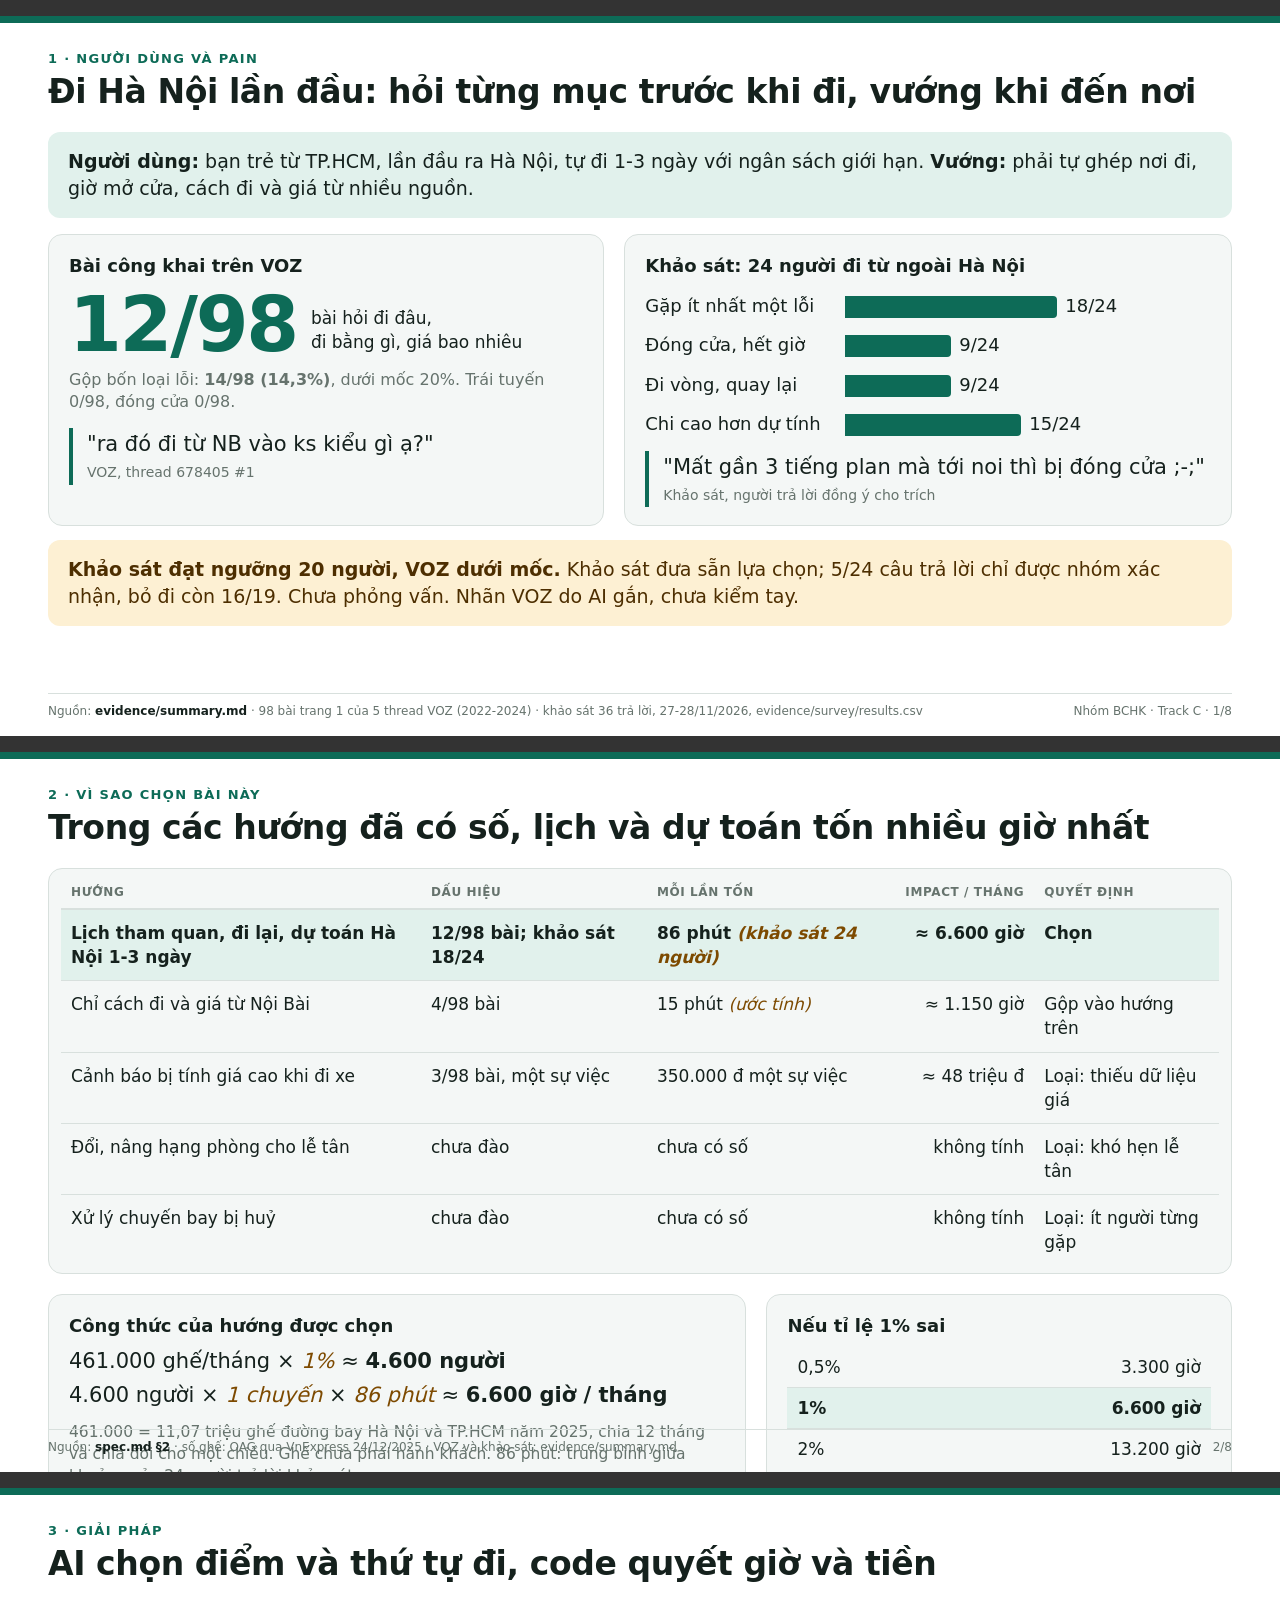
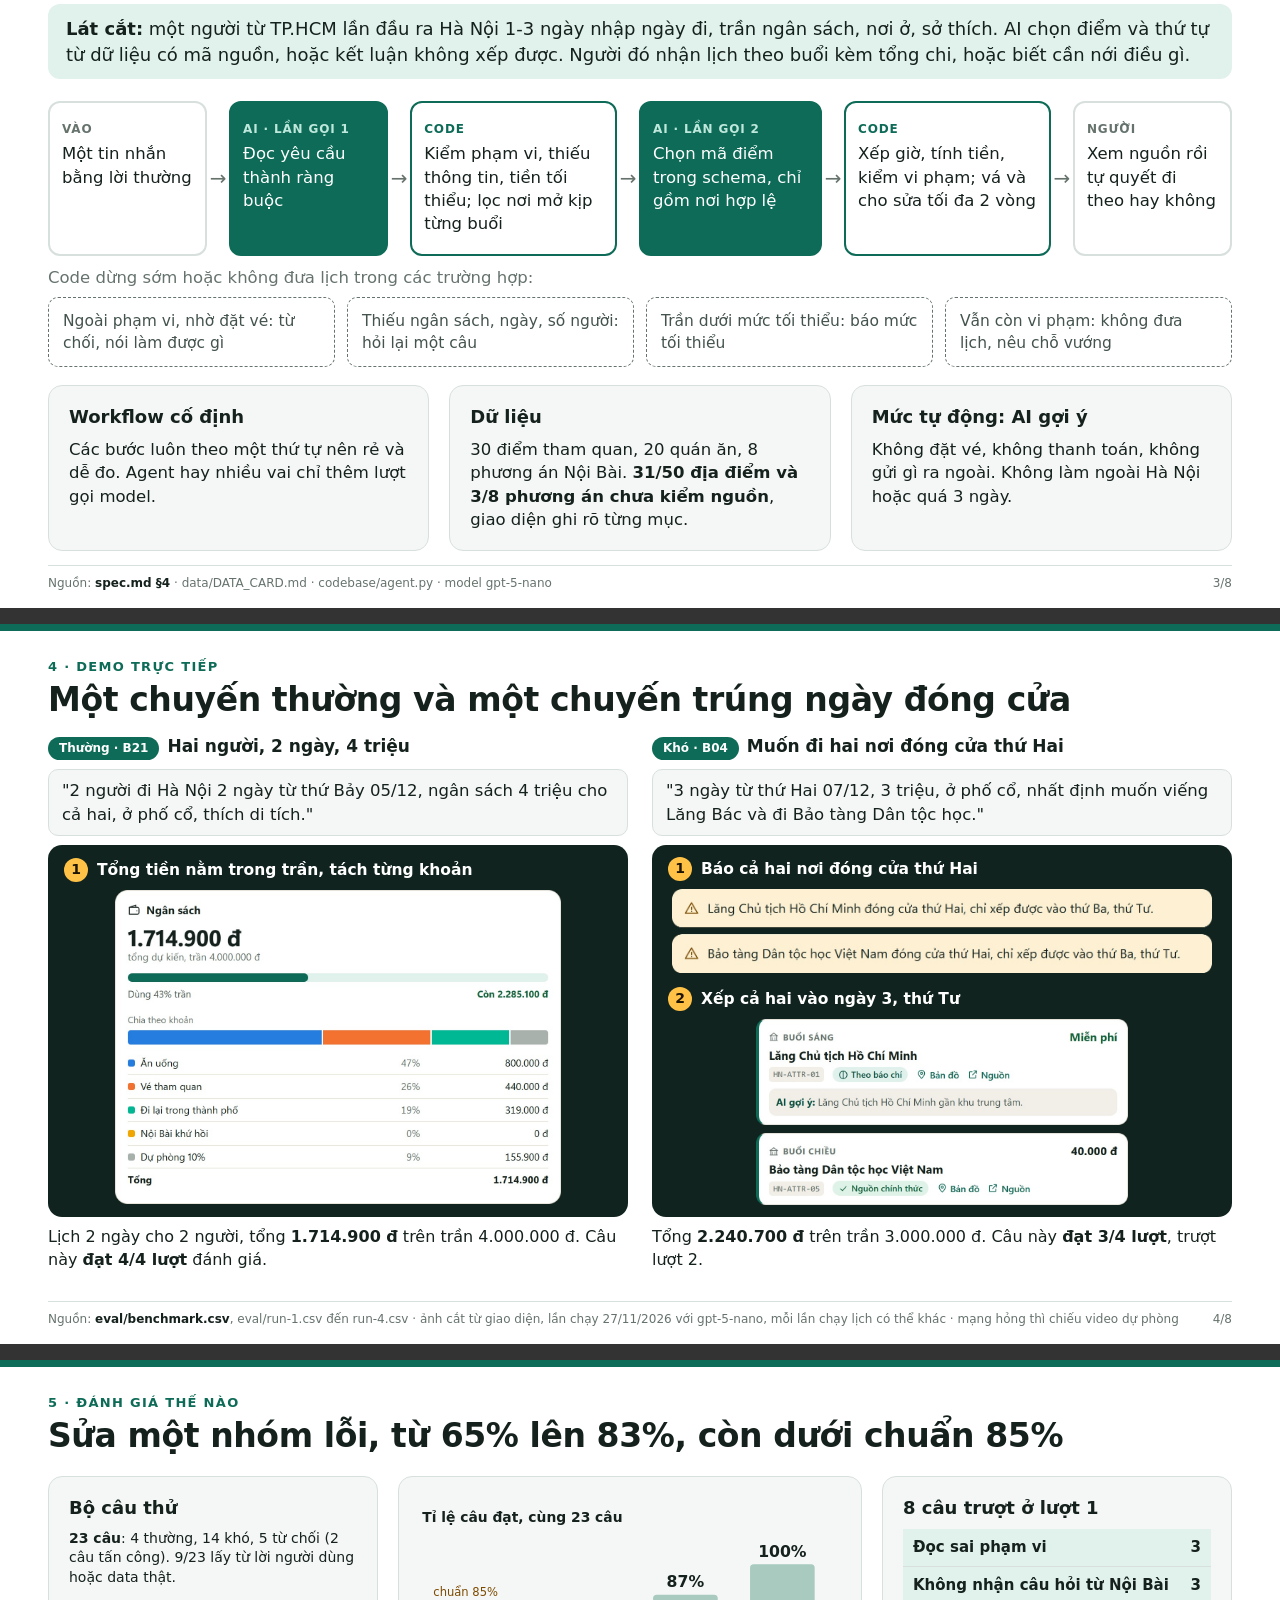
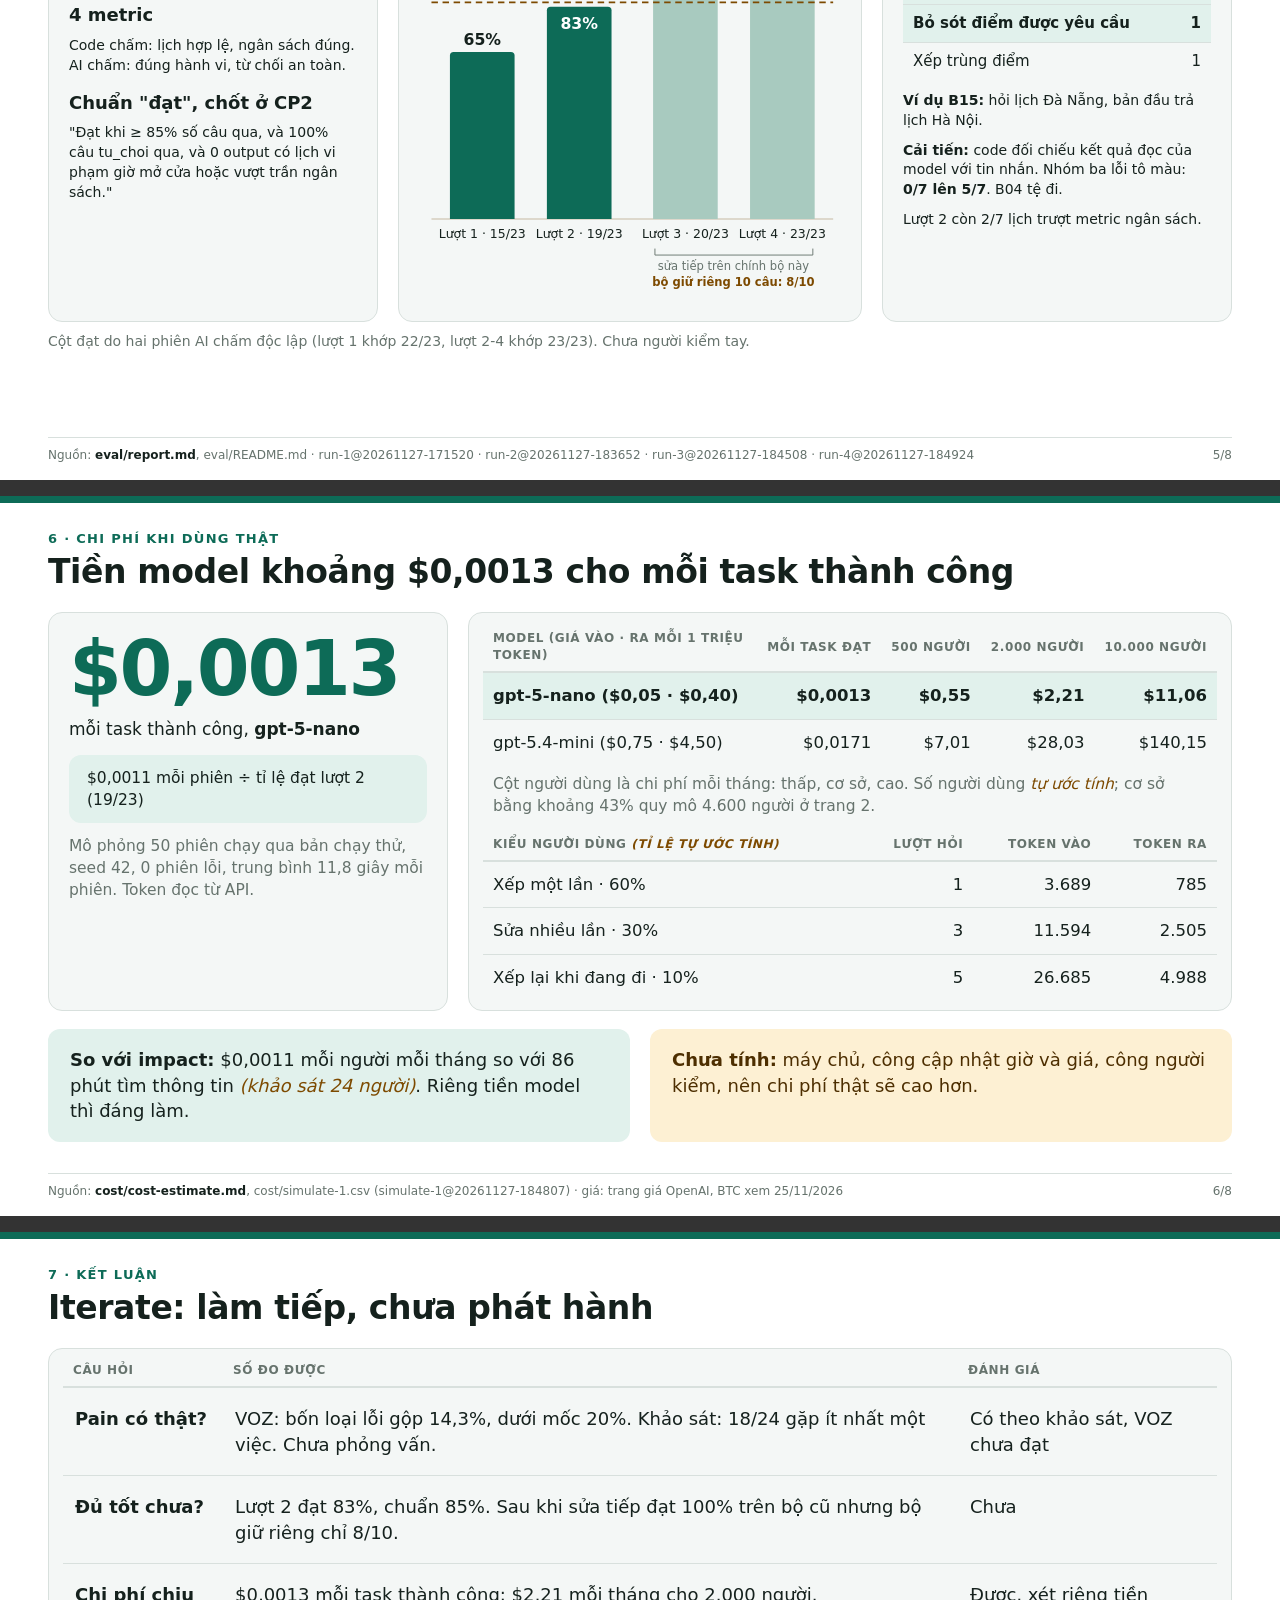
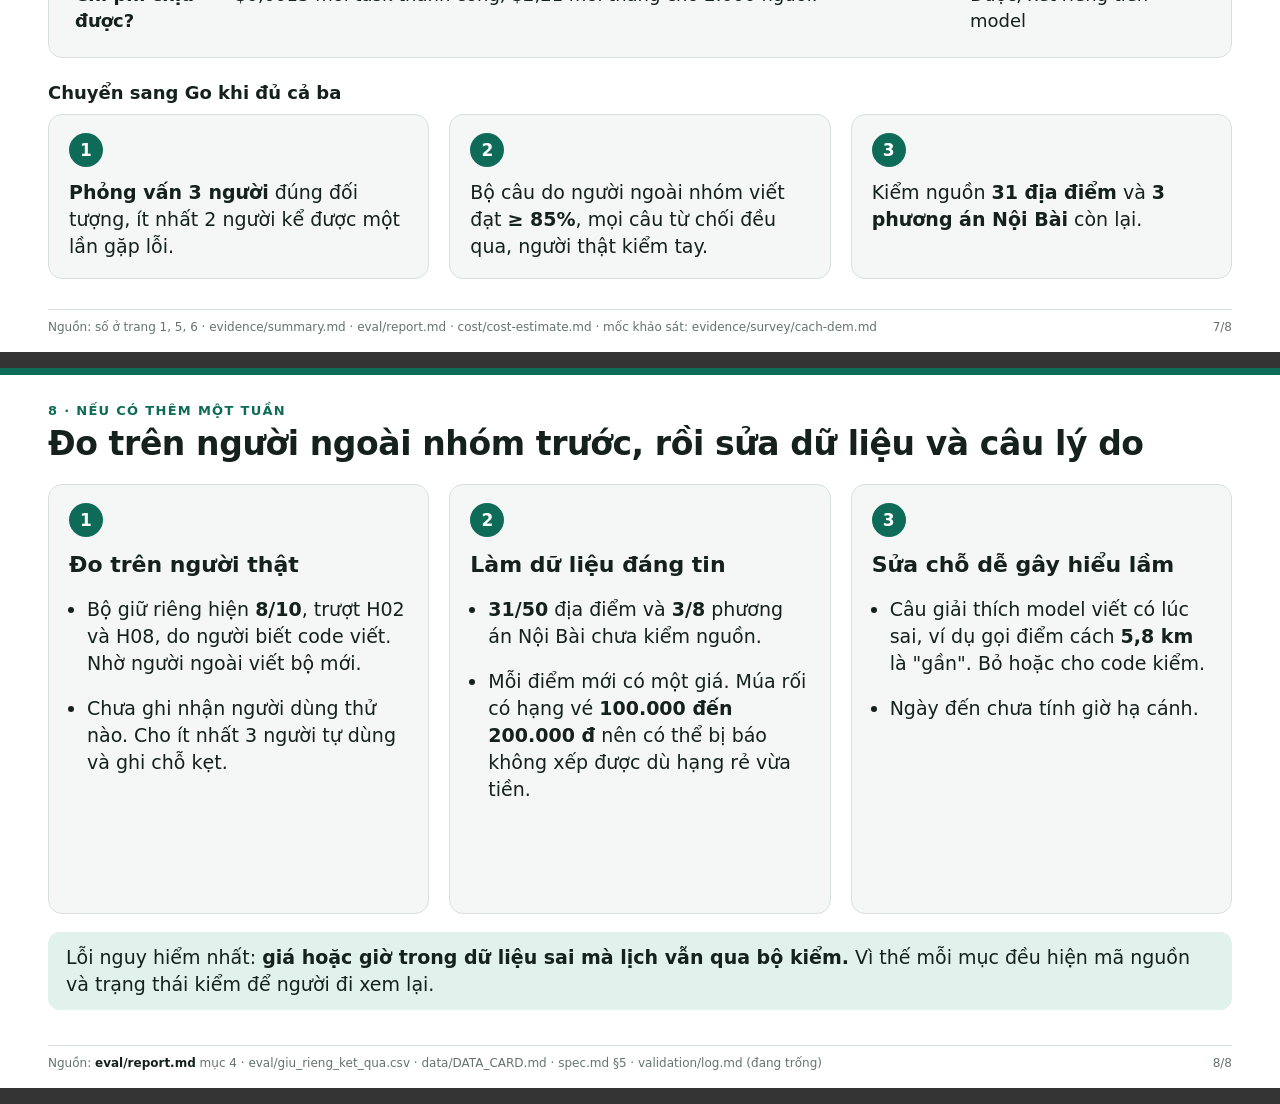
==== slides/demo-slides.html @ 7d7060e4 "CP3, CP4: khảo sát 24 người đúng đối tượng, slide và demo-slides.pdf - evidence/survey: dữ liệu bản " ====
<!doctype html>
<html lang="vi">
<head>
<meta charset="utf-8">
<title>Hà Nội trong ngân sách · Nhóm BCHK</title>
<style>
  @page { size: 1280px 720px; margin: 0; }
  :root { --bg: #ffffff; --panel: #f4f7f6; --dark: #10231e; --ink: #15211d; --ink2: #44534d; --muted: #66736d; --line: #d8e0dd; --brand: #0d6b57; --soft: #e1f1ec; --warn: #7d4a00; --warnbg: #fdf0d3; --faded: #a8cabf; }
  * { box-sizing: border-box; margin: 0; padding: 0; -webkit-print-color-adjust: exact; print-color-adjust: exact; }
  body { background: #333; font: 17px/1.42 "Segoe UI", system-ui, sans-serif; color: var(--ink); }
  .slide { width: 1280px; height: 720px; position: relative; overflow: hidden; background: var(--bg); padding: 34px 48px 0; page-break-after: always; break-after: page; }
  .slide:last-child { page-break-after: auto; break-after: auto; }
  @media screen { .slide { margin: 16px auto; } }
  .slide::before { content: ""; position: absolute; left: 0; right: 0; top: 0; height: 7px; background: var(--brand); }
  .kicker { font-size: 13px; font-weight: 700; letter-spacing: .1em; text-transform: uppercase; color: var(--brand); }
  h1 { font-size: 33px; line-height: 1.2; letter-spacing: -.012em; margin: 4px 0 20px; }
  h2 { font-size: 18px; margin-bottom: 8px; }
  .foot { position: absolute; left: 48px; right: 48px; bottom: 16px; display: flex; justify-content: space-between; gap: 20px; border-top: 1px solid var(--line); padding-top: 9px; font-size: 12px; color: var(--muted); }
  .foot b { color: var(--ink); }
  .card { background: var(--panel); border: 1px solid var(--line); border-radius: 14px; padding: 18px 20px; }
  .row { display: flex; gap: 20px; align-items: stretch; }
  .muted { color: var(--muted); }
  .small { font-size: 14px; }
  .est { color: var(--warn); font-style: italic; }
  .big { font-size: 76px; font-weight: 800; letter-spacing: -.03em; line-height: 1; color: var(--brand); }
  .note { background: var(--warnbg); color: #4d2e00; border-radius: 12px; padding: 12px 18px; font-size: 15.5px; }
  .soft { background: var(--soft); border-radius: 12px; padding: 12px 18px; }
  table { width: 100%; border-collapse: collapse; font-size: 15px; }
  th { text-align: left; font-size: 12px; text-transform: uppercase; letter-spacing: .05em; color: var(--muted); padding: 7px 10px; border-bottom: 2px solid var(--line); }
  td { padding: 8px 10px; border-bottom: 1px solid var(--line); vertical-align: top; }
  tr:last-child td { border-bottom: 0; }
  tr.pick td { background: var(--soft); font-weight: 600; }
  .num { text-align: right; white-space: nowrap; font-variant-numeric: tabular-nums; }
  /* trang 1 */
  .bars div { display: grid; grid-template-columns: 190px 1fr; align-items: center; gap: 10px; margin: 9px 0; font-size: 15px; }
  .bars i { display: inline-block; height: 18px; border-radius: 0 4px 4px 0; background: var(--brand); vertical-align: middle; margin-right: 8px; }
  blockquote { border-left: 4px solid var(--brand); padding: 2px 0 2px 14px; margin-bottom: 16px; font-size: 17px; }
  blockquote cite { display: block; font-style: normal; font-size: 12.5px; color: var(--muted); margin-top: 3px; }
  /* trang 3 */
  .flow { display: grid; grid-template-columns: 1fr 22px 1fr 22px 1.3fr 22px 1.15fr 22px 1.3fr 22px 1fr; align-items: stretch; margin: 6px 0 10px; }
  .node { border-radius: 12px; padding: 12px 12px; font-size: 14.5px; background: #fff; border: 2px solid var(--line); }
  .node b { display: block; font-size: 12px; letter-spacing: .07em; text-transform: uppercase; margin-bottom: 4px; color: var(--muted); }
  .node.ai { background: var(--brand); border-color: var(--brand); color: #fff; }
  .node.ai b { color: #bfe8dc; }
  .node.code { border-color: var(--brand); }
  .node.code b { color: var(--brand); }
  .arrow { align-self: center; text-align: center; color: var(--muted); font-size: 20px; }
  .exits { display: grid; grid-template-columns: repeat(4, 1fr); gap: 12px; margin-bottom: 18px; }
  .exits div { border: 1px dashed var(--muted); border-radius: 10px; padding: 8px 12px; font-size: 14px; color: var(--ink2); }
  /* trang 4 */
  .case { flex: 1; display: flex; flex-direction: column; gap: 10px; }
  .tag { display: inline-block; font-size: 12px; font-weight: 700; border-radius: 999px; padding: 3px 11px; background: var(--brand); color: #fff; margin-right: 8px; }
  .input { font-size: 15px; background: var(--panel); border: 1px solid var(--line); border-radius: 10px; padding: 9px 13px; min-height: 64px; }
  .shot { height: 372px; background: var(--dark); border-radius: 14px; padding: 12px 16px; display: flex; flex-direction: column; align-items: center; justify-content: center; gap: 8px; }
  .shot img { display: block; border-radius: 8px; max-width: 100%; }
  .mark { align-self: flex-start; display: flex; align-items: center; gap: 9px; color: #fff; font-size: 15.5px; font-weight: 600; }
  .mark i { display: grid; place-items: center; width: 24px; height: 24px; border-radius: 50%; background: #ffc247; color: #1d1400; font-style: normal; font-weight: 800; font-size: 14px; }
  /* trang 6, 7, 8 */
  .verdict td { padding: 13px 12px; font-size: 16px; }
  .verdict td:first-child { width: 160px; font-weight: 700; }
  .step { flex: 1; }
  .step .n { display: grid; place-items: center; width: 34px; height: 34px; border-radius: 50%; background: var(--brand); color: #fff; font-weight: 800; margin-bottom: 12px; }
  .step ul { padding-left: 18px; }
  .step li { margin-bottom: 10px; font-size: 16px; }
  /* cỡ chữ theo trang */
  .s1 .soft, .s1 .note { font-size: 19px; padding: 16px 20px; }
  .s1 .bars div { font-size: 18px; margin: 14px 0; }
  .s1 .bars i { height: 22px; }
  .s1 blockquote { font-size: 21px; margin-bottom: 24px; }
  .s1 blockquote cite { font-size: 14px; }
  .s1 .small { font-size: 16px; }
  .s2 table { font-size: 17px; }
  .s2 .verdictless td { padding: 11px 10px; }
  .s2 .small { font-size: 15.5px; }
  .s3 .node { font-size: 16.5px; padding: 18px 12px; }
  .s3 .exits div { font-size: 15.5px; padding: 12px 14px; }
  .s3 .small { font-size: 16.5px; }
  .s3 .soft { font-size: 18px; }
  .s4 h1 { margin-bottom: 14px; }
  .s4 .input { font-size: 16.5px; min-height: 66px; }
  .s4 .case { gap: 9px; }
  .s4 .small { font-size: 16px; }
  .s6 table { font-size: 16.5px; }
  .s6 td { padding: 11px 10px; }
  .s6 .row > p { font-size: 18px; padding: 18px 22px; }
  .s6 .card .small { font-size: 15.5px; }
  .s7 .verdict td { font-size: 18px; padding: 18px 12px; }
  .s7 .step p { font-size: 19px; }
  .s8 .step li { font-size: 19px; margin-bottom: 18px; }
  .s8 .step h2 { font-size: 22px; margin-bottom: 16px; }
  .s8 .soft { font-size: 19px; }
</style>
</head>
<body>

<!-- 1 -->
<section class="slide s1">
  <p class="kicker">1 · Người dùng và pain</p>
  <h1>Đi Hà Nội lần đầu: hỏi từng mục trước khi đi, vướng khi đến nơi</h1>
  <div class="soft" style="margin-bottom:16px"><b>Người dùng:</b> bạn trẻ từ TP.HCM, lần đầu ra Hà Nội, tự đi 1-3 ngày với ngân sách giới hạn. <b>Vướng:</b> phải tự ghép nơi đi, giờ mở cửa, cách đi và giá từ nhiều nguồn.</div>
  <div class="row">
    <div class="card" style="flex:1">
      <h2>Bài công khai trên VOZ</h2>
      <div class="row" style="align-items:flex-end;gap:14px;margin-bottom:6px"><span class="big">12/98</span><span style="font-size:17px;padding-bottom:8px">bài hỏi đi đâu,<br>đi bằng gì, giá bao nhiêu</span></div>
      <p class="small muted">Gộp bốn loại lỗi: <b>14/98 (14,3%)</b>, dưới mốc 20%. Trái tuyến 0/98, đóng cửa 0/98.</p>
      <blockquote style="margin:14px 0 0">"ra đó đi từ NB vào ks kiểu gì ạ?"<cite>VOZ, thread 678405 #1</cite></blockquote>
    </div>
    <div class="card" style="flex:1.1">
      <h2>Khảo sát: 24 người đi từ ngoài Hà Nội</h2>
      <div class="bars">
        <div><span>Gặp ít nhất một lỗi</span><span><i style="width:212px"></i>18/24</span></div>
        <div><span>Đóng cửa, hết giờ</span><span><i style="width:106px"></i>9/24</span></div>
        <div><span>Đi vòng, quay lại</span><span><i style="width:106px"></i>9/24</span></div>
        <div><span>Chi cao hơn dự tính</span><span><i style="width:176px"></i>15/24</span></div>
      </div>
      <blockquote style="margin:10px 0 0">"Mất gần 3 tiếng plan mà tới noi thì bị đóng cửa ;-;"<cite>Khảo sát, người trả lời đồng ý cho trích</cite></blockquote>
    </div>
  </div>
  <p class="note" style="margin-top:14px"><b>Khảo sát đạt ngưỡng 20 người, VOZ dưới mốc.</b> Khảo sát đưa sẵn lựa chọn; 5/24 câu trả lời chỉ được nhóm xác nhận, bỏ đi còn 16/19. Chưa phỏng vấn. Nhãn VOZ do AI gắn, chưa kiểm tay.</p>
  <div class="foot"><span>Nguồn: <b>evidence/summary.md</b> · 98 bài trang 1 của 5 thread VOZ (2022-2024) · khảo sát 36 trả lời, 27-28/11/2026, evidence/survey/results.csv</span><span>Nhóm BCHK · Track C · 1/8</span></div>
</section>

<!-- 2 -->
<section class="slide s2">
  <p class="kicker">2 · Vì sao chọn bài này</p>
  <h1>Trong các hướng đã có số, lịch và dự toán tốn nhiều giờ nhất</h1>
  <div class="card" style="padding:8px 12px;margin-bottom:20px">
    <table class="verdictless">
      <tr><th style="width:360px">Hướng</th><th>Dấu hiệu</th><th>Mỗi lần tốn</th><th class="num">Impact / tháng</th><th>Quyết định</th></tr>
      <tr class="pick"><td>Lịch tham quan, đi lại, dự toán Hà Nội 1-3 ngày</td><td>12/98 bài; khảo sát 18/24</td><td>86 phút <span class="est">(khảo sát 24 người)</span></td><td class="num">≈ 6.600 giờ</td><td>Chọn</td></tr>
      <tr><td>Chỉ cách đi và giá từ Nội Bài</td><td>4/98 bài</td><td>15 phút <span class="est">(ước tính)</span></td><td class="num">≈ 1.150 giờ</td><td>Gộp vào hướng trên</td></tr>
      <tr><td>Cảnh báo bị tính giá cao khi đi xe</td><td>3/98 bài, một sự việc</td><td>350.000 đ một sự việc</td><td class="num">≈ 48 triệu đ</td><td>Loại: thiếu dữ liệu giá</td></tr>
      <tr><td>Đổi, nâng hạng phòng cho lễ tân</td><td>chưa đào</td><td>chưa có số</td><td class="num">không tính</td><td>Loại: khó hẹn lễ tân</td></tr>
      <tr><td>Xử lý chuyến bay bị huỷ</td><td>chưa đào</td><td>chưa có số</td><td class="num">không tính</td><td>Loại: ít người từng gặp</td></tr>
    </table>
  </div>
  <div class="row">
    <div class="card" style="flex:1.55">
      <h2>Công thức của hướng được chọn</h2>
      <p style="font-size:21px">461.000 ghế/tháng × <span class="est">1%</span> ≈ <b>4.600 người</b></p>
      <p style="font-size:21px;margin-top:4px">4.600 người × <span class="est">1 chuyến</span> × <span class="est">86 phút</span> ≈ <b>6.600 giờ / tháng</b></p>
      <p class="small muted" style="margin-top:10px">461.000 = 11,07 triệu ghế đường bay Hà Nội và TP.HCM năm 2025, chia 12 tháng và chia đôi cho một chiều. Ghế chưa phải hành khách. 86 phút: trung bình giữa khoảng của 24 người trả lời khảo sát.</p>
    </div>
    <div class="card" style="flex:1">
      <h2>Nếu tỉ lệ 1% sai</h2>
      <table><tr><td>0,5%</td><td class="num">3.300 giờ</td></tr><tr class="pick"><td>1%</td><td class="num">6.600 giờ</td></tr><tr><td>2%</td><td class="num">13.200 giờ</td></tr></table>
      <p class="small muted" style="margin-top:8px">Chữ nghiêng màu nâu: số ước tính hoặc mẫu nhỏ.</p>
    </div>
  </div>
  <div class="foot"><span>Nguồn: <b>spec.md §2</b> · số ghế: OAG qua VnExpress 24/12/2025 · VOZ và khảo sát: evidence/summary.md</span><span>2/8</span></div>
</section>

<!-- 3 -->
<section class="slide s3">
  <p class="kicker">3 · Giải pháp</p>
  <h1>AI chọn điểm và thứ tự đi, code quyết giờ và tiền</h1>
  <p class="soft" style="margin-bottom:22px"><b>Lát cắt:</b> một người từ TP.HCM lần đầu ra Hà Nội 1-3 ngày nhập ngày đi, trần ngân sách, nơi ở, sở thích. AI chọn điểm và thứ tự từ dữ liệu có mã nguồn, hoặc kết luận không xếp được. Người đó nhận lịch theo buổi kèm tổng chi, hoặc biết cần nới điều gì.</p>
  <div class="flow">
    <div class="node"><b>Vào</b>Một tin nhắn bằng lời thường</div><div class="arrow">→</div>
    <div class="node ai"><b>AI · lần gọi 1</b>Đọc yêu cầu thành ràng buộc</div><div class="arrow">→</div>
    <div class="node code"><b>Code</b>Kiểm phạm vi, thiếu thông tin, tiền tối thiểu; lọc nơi mở kịp từng buổi</div><div class="arrow">→</div>
    <div class="node ai"><b>AI · lần gọi 2</b>Chọn mã điểm trong schema, chỉ gồm nơi hợp lệ</div><div class="arrow">→</div>
    <div class="node code"><b>Code</b>Xếp giờ, tính tiền, kiểm vi phạm; vá và cho sửa tối đa 2 vòng</div><div class="arrow">→</div>
    <div class="node"><b>Người</b>Xem nguồn rồi tự quyết đi theo hay không</div>
  </div>
  <p class="small muted" style="margin-bottom:8px">Code dừng sớm hoặc không đưa lịch trong các trường hợp:</p>
  <div class="exits">
    <div>Ngoài phạm vi, nhờ đặt vé: từ chối, nói làm được gì</div>
    <div>Thiếu ngân sách, ngày, số người: hỏi lại một câu</div>
    <div>Trần dưới mức tối thiểu: báo mức tối thiểu</div>
    <div>Vẫn còn vi phạm: không đưa lịch, nêu chỗ vướng</div>
  </div>
  <div class="row">
    <div class="card step"><h2>Workflow cố định</h2><p class="small">Các bước luôn theo một thứ tự nên rẻ và dễ đo. Agent hay nhiều vai chỉ thêm lượt gọi model.</p></div>
    <div class="card step"><h2>Dữ liệu</h2><p class="small">30 điểm tham quan, 20 quán ăn, 8 phương án Nội Bài. <b>31/50 địa điểm và 3/8 phương án chưa kiểm nguồn</b>, giao diện ghi rõ từng mục.</p></div>
    <div class="card step"><h2>Mức tự động: AI gợi ý</h2><p class="small">Không đặt vé, không thanh toán, không gửi gì ra ngoài. Không làm ngoài Hà Nội hoặc quá 3 ngày.</p></div>
  </div>
  <div class="foot"><span>Nguồn: <b>spec.md §4</b> · data/DATA_CARD.md · codebase/agent.py · model gpt-5-nano</span><span>3/8</span></div>
</section>

<!-- 4 -->
<section class="slide s4">
  <p class="kicker">4 · Demo trực tiếp</p>
  <h1>Một chuyến thường và một chuyến trúng ngày đóng cửa</h1>
  <div class="row" style="gap:24px">
    <div class="case">
      <p><span class="tag">Thường · B21</span><b>Hai người, 2 ngày, 4 triệu</b></p>
      <p class="input">"2 người đi Hà Nội 2 ngày từ thứ Bảy 05/12, ngân sách 4 triệu cho cả hai, ở phố cổ, thích di tích."</p>
      <div class="shot">
        <p class="mark"><i>1</i>Tổng tiền nằm trong trần, tách từng khoản</p>
        <img src="img/B21-ngansach.jpg" style="width:446px" alt="Ngân sách: tổng 1.714.900 đồng trên trần 4.000.000 đồng, còn 2.285.100 đồng">
      </div>
      <p class="small">Lịch 2 ngày cho 2 người, tổng <b>1.714.900 đ</b> trên trần 4.000.000 đ. Câu này <b>đạt 4/4 lượt</b> đánh giá.</p>
    </div>
    <div class="case">
      <p><span class="tag">Khó · B04</span><b>Muốn đi hai nơi đóng cửa thứ Hai</b></p>
      <p class="input">"3 ngày từ thứ Hai 07/12, 3 triệu, ở phố cổ, nhất định muốn viếng Lăng Bác và đi Bảo tàng Dân tộc học."</p>
      <div class="shot">
        <p class="mark"><i>1</i>Báo cả hai nơi đóng cửa thứ Hai</p>
        <img src="img/B04-canhbao.jpg" style="width:540px" alt="Cảnh báo Lăng Bác và Bảo tàng Dân tộc học đóng cửa thứ Hai">
        <p class="mark" style="margin-top:6px"><i>2</i>Xếp cả hai vào ngày 3, thứ Tư</p>
        <img src="img/B04-lang.jpg" style="width:372px" alt="Ngày 3 buổi sáng: Lăng Chủ tịch Hồ Chí Minh">
        <img src="img/B04-baotang.jpg" style="width:372px" alt="Ngày 3 buổi chiều: Bảo tàng Dân tộc học Việt Nam">
      </div>
      <p class="small">Tổng <b>2.240.700 đ</b> trên trần 3.000.000 đ. Câu này <b>đạt 3/4 lượt</b>, trượt lượt 2.</p>
    </div>
  </div>
  <div class="foot"><span>Nguồn: <b>eval/benchmark.csv</b>, eval/run-1.csv đến run-4.csv · ảnh cắt từ giao diện, lần chạy 27/11/2026 với gpt-5-nano, mỗi lần chạy lịch có thể khác · mạng hỏng thì chiếu video dự phòng</span><span>4/8</span></div>
</section>

<!-- 5 -->
<section class="slide s5">
  <p class="kicker">5 · Đánh giá thế nào</p>
  <h1>Sửa một nhóm lỗi, từ 65% lên 83%, còn dưới chuẩn 85%</h1>
  <div class="row" style="height:446px">
    <div class="card" style="width:330px">
      <h2>Bộ câu thử</h2>
      <p class="small"><b>23 câu</b>: 4 thường, 14 khó, 5 từ chối (2 câu tấn công). 9/23 lấy từ lời người dùng hoặc data thật.</p>
      <h2 style="margin-top:14px">4 metric</h2>
      <p class="small">Code chấm: lịch hợp lệ, ngân sách đúng.<br>AI chấm: đúng hành vi, từ chối an toàn.</p>
      <h2 style="margin-top:14px">Chuẩn "đạt", chốt ở CP2</h2>
      <p class="small">"Đạt khi ≥ 85% số câu qua, và 100% câu tu_choi qua, và 0 output có lịch vi phạm giờ mở cửa hoặc vượt trần ngân sách."</p>
    </div>
    <div class="card" style="flex:1;padding:12px 14px">
      <svg viewBox="0 0 470 420" width="100%" height="100%" role="img" aria-label="Tỉ lệ đạt: lượt 1 65 phần trăm, lượt 2 83, lượt 3 87, lượt 4 100; chuẩn đạt 85">
        <text x="10" y="18" font-size="15" font-weight="700" fill="#15211d">Tỉ lệ câu đạt, cùng 23 câu</text>
        <line x1="20" y1="340" x2="455" y2="340" stroke="#ddd8cc" stroke-width="2"/>
        <path d="M40 340V163q0-4 4-4h62q4 0 4 4v177z" fill="#0d6b57"/>
        <path d="M145 340V114q0-4 4-4h62q4 0 4 4v226z" fill="#0d6b57"/>
        <path d="M260 340V101q0-4 4-4h62q4 0 4 4v239z" fill="#a8cabf"/>
        <path d="M365 340V68q0-4 4-4h62q4 0 4 4v272z" fill="#a8cabf"/>
        <line x1="20" y1="105.4" x2="455" y2="105.4" stroke="#7d4a00" stroke-width="2" stroke-dasharray="7 5"/>
        <text x="22" y="99" font-size="12.5" fill="#7d4a00">chuẩn 85%</text>
        <g font-size="17" font-weight="800" fill="#15211d" text-anchor="middle">
          <text x="75" y="151">65%</text><text x="180" y="134" fill="#ffffff">83%</text><text x="295" y="89">87%</text><text x="400" y="56">100%</text>
        </g>
        <g font-size="13.5" fill="#15211d" text-anchor="middle">
          <text x="75" y="360">Lượt 1 · 15/23</text><text x="180" y="360">Lượt 2 · 19/23</text><text x="295" y="360">Lượt 3 · 20/23</text><text x="400" y="360">Lượt 4 · 23/23</text>
        </g>
        <path d="M262 372v7h171v-7" fill="none" stroke="#66736d"/>
        <text x="347" y="395" font-size="12.5" fill="#66736d" text-anchor="middle">sửa tiếp trên chính bộ này</text>
        <text x="347" y="412" font-size="12.5" font-weight="700" fill="#7d4a00" text-anchor="middle">bộ giữ riêng 10 câu: 8/10</text>
      </svg>
    </div>
    <div class="card" style="width:350px">
      <h2>8 câu trượt ở lượt 1</h2>
      <table>
        <tr class="pick"><td>Đọc sai phạm vi</td><td class="num">3</td></tr>
        <tr class="pick"><td>Không nhận câu hỏi từ Nội Bài</td><td class="num">3</td></tr>
        <tr class="pick"><td>Bỏ sót điểm được yêu cầu</td><td class="num">1</td></tr>
        <tr><td>Xếp trùng điểm</td><td class="num">1</td></tr>
      </table>
      <p class="small" style="margin-top:10px"><b>Ví dụ B15:</b> hỏi lịch Đà Nẵng, bản đầu trả lịch Hà Nội.</p>
      <p class="small" style="margin-top:10px"><b>Cải tiến:</b> code đối chiếu kết quả đọc của model với tin nhắn. Nhóm ba lỗi tô màu: <b>0/7 lên 5/7</b>. B04 tệ đi.</p>
      <p class="small" style="margin-top:10px">Lượt 2 còn 2/7 lịch trượt metric ngân sách.</p>
    </div>
  </div>
  <p class="small muted" style="margin-top:10px">Cột đạt do hai phiên AI chấm độc lập (lượt 1 khớp 22/23, lượt 2-4 khớp 23/23). Chưa người kiểm tay.</p>
  <div class="foot"><span>Nguồn: <b>eval/report.md</b>, eval/README.md · run-1@20261127-171520 · run-2@20261127-183652 · run-3@20261127-184508 · run-4@20261127-184924</span><span>5/8</span></div>
</section>

<!-- 6 -->
<section class="slide s6">
  <p class="kicker">6 · Chi phí khi dùng thật</p>
  <h1>Tiền model khoảng $0,0013 cho mỗi task thành công</h1>
  <div class="row" style="margin-bottom:18px">
    <div class="card" style="width:400px">
      <span class="big">$0,0013</span>
      <p style="margin-top:10px">mỗi task thành công, <b>gpt-5-nano</b></p>
      <p class="soft small" style="margin-top:14px">$0,0011 mỗi phiên ÷ tỉ lệ đạt lượt 2 (19/23)</p>
      <p class="small muted" style="margin-top:12px">Mô phỏng 50 phiên chạy qua bản chạy thử, seed 42, 0 phiên lỗi, trung bình 11,8 giây mỗi phiên. Token đọc từ API.</p>
    </div>
    <div class="card" style="flex:1;padding:10px 14px">
      <table>
        <tr><th>Model (giá vào · ra mỗi 1 triệu token)</th><th class="num">Mỗi task đạt</th><th class="num">500 người</th><th class="num">2.000 người</th><th class="num">10.000 người</th></tr>
        <tr class="pick"><td>gpt-5-nano ($0,05 · $0,40)</td><td class="num">$0,0013</td><td class="num">$0,55</td><td class="num">$2,21</td><td class="num">$11,06</td></tr>
        <tr><td>gpt-5.4-mini ($0,75 · $4,50)</td><td class="num">$0,0171</td><td class="num">$7,01</td><td class="num">$28,03</td><td class="num">$140,15</td></tr>
      </table>
      <p class="small muted" style="margin:8px 10px 12px">Cột người dùng là chi phí mỗi tháng: thấp, cơ sở, cao. Số người dùng <span class="est">tự ước tính</span>; cơ sở bằng khoảng 43% quy mô 4.600 người ở trang 2.</p>
      <table>
        <tr><th>Kiểu người dùng <span class="est">(tỉ lệ tự ước tính)</span></th><th class="num">Lượt hỏi</th><th class="num">Token vào</th><th class="num">Token ra</th></tr>
        <tr><td>Xếp một lần · 60%</td><td class="num">1</td><td class="num">3.689</td><td class="num">785</td></tr>
        <tr><td>Sửa nhiều lần · 30%</td><td class="num">3</td><td class="num">11.594</td><td class="num">2.505</td></tr>
        <tr><td>Xếp lại khi đang đi · 10%</td><td class="num">5</td><td class="num">26.685</td><td class="num">4.988</td></tr>
      </table>
    </div>
  </div>
  <div class="row">
    <p class="soft" style="flex:1"><b>So với impact:</b> $0,0011 mỗi người mỗi tháng so với 86 phút tìm thông tin <span class="est">(khảo sát 24 người)</span>. Riêng tiền model thì đáng làm.</p>
    <p class="note" style="flex:1"><b>Chưa tính:</b> máy chủ, công cập nhật giờ và giá, công người kiểm, nên chi phí thật sẽ cao hơn.</p>
  </div>
  <div class="foot"><span>Nguồn: <b>cost/cost-estimate.md</b>, cost/simulate-1.csv (simulate-1@20261127-184807) · giá: trang giá OpenAI, BTC xem 25/11/2026</span><span>6/8</span></div>
</section>

<!-- 7 -->
<section class="slide s7">
  <p class="kicker">7 · Kết luận</p>
  <h1>Iterate: làm tiếp, chưa phát hành</h1>
  <div class="card" style="padding:6px 14px;margin-bottom:22px">
    <table class="verdict">
      <tr><th>Câu hỏi</th><th>Số đo được</th><th>Đánh giá</th></tr>
      <tr><td>Pain có thật?</td><td>VOZ: bốn loại lỗi gộp 14,3%, dưới mốc 20%. Khảo sát: 18/24 gặp ít nhất một việc. Chưa phỏng vấn.</td><td>Có theo khảo sát, VOZ chưa đạt</td></tr>
      <tr><td>Đủ tốt chưa?</td><td>Lượt 2 đạt 83%, chuẩn 85%. Sau khi sửa tiếp đạt 100% trên bộ cũ nhưng bộ giữ riêng chỉ 8/10.</td><td>Chưa</td></tr>
      <tr><td>Chi phí chịu được?</td><td>$0,0013 mỗi task thành công; $2,21 mỗi tháng cho 2.000 người.</td><td>Được, xét riêng tiền model</td></tr>
    </table>
  </div>
  <h2>Chuyển sang Go khi đủ cả ba</h2>
  <div class="row">
    <div class="card step"><div class="n">1</div><p><b>Phỏng vấn 3 người</b> đúng đối tượng, ít nhất 2 người kể được một lần gặp lỗi.</p></div>
    <div class="card step"><div class="n">2</div><p>Bộ câu do người ngoài nhóm viết đạt <b>≥ 85%</b>, mọi câu từ chối đều qua, người thật kiểm tay.</p></div>
    <div class="card step"><div class="n">3</div><p>Kiểm nguồn <b>31 địa điểm</b> và <b>3 phương án Nội Bài</b> còn lại.</p></div>
  </div>
  <div class="foot"><span>Nguồn: số ở trang 1, 5, 6 · evidence/summary.md · eval/report.md · cost/cost-estimate.md · mốc khảo sát: evidence/survey/cach-dem.md</span><span>7/8</span></div>
</section>

<!-- 8 -->
<section class="slide s8">
  <p class="kicker">8 · Nếu có thêm một tuần</p>
  <h1>Đo trên người ngoài nhóm trước, rồi sửa dữ liệu và câu lý do</h1>
  <div class="row" style="height:430px">
    <div class="card step"><div class="n">1</div><h2>Đo trên người thật</h2><ul>
      <li>Bộ giữ riêng hiện <b>8/10</b>, trượt H02 và H08, do người biết code viết. Nhờ người ngoài viết bộ mới.</li>
      <li>Chưa ghi nhận người dùng thử nào. Cho ít nhất 3 người tự dùng và ghi chỗ kẹt.</li></ul></div>
    <div class="card step"><div class="n">2</div><h2>Làm dữ liệu đáng tin</h2><ul>
      <li><b>31/50</b> địa điểm và <b>3/8</b> phương án Nội Bài chưa kiểm nguồn.</li>
      <li>Mỗi điểm mới có một giá. Múa rối có hạng vé <b>100.000 đến 200.000 đ</b> nên có thể bị báo không xếp được dù hạng rẻ vừa tiền.</li></ul></div>
    <div class="card step"><div class="n">3</div><h2>Sửa chỗ dễ gây hiểu lầm</h2><ul>
      <li>Câu giải thích model viết có lúc sai, ví dụ gọi điểm cách <b>5,8 km</b> là "gần". Bỏ hoặc cho code kiểm.</li>
      <li>Ngày đến chưa tính giờ hạ cánh.</li></ul></div>
  </div>
  <p class="soft" style="margin-top:18px">Lỗi nguy hiểm nhất: <b>giá hoặc giờ trong dữ liệu sai mà lịch vẫn qua bộ kiểm.</b> Vì thế mỗi mục đều hiện mã nguồn và trạng thái kiểm để người đi xem lại.</p>
  <div class="foot"><span>Nguồn: <b>eval/report.md</b> mục 4 · eval/giu_rieng_ket_qua.csv · data/DATA_CARD.md · spec.md §5 · validation/log.md (đang trống)</span><span>8/8</span></div>
</section>

</body>
</html>
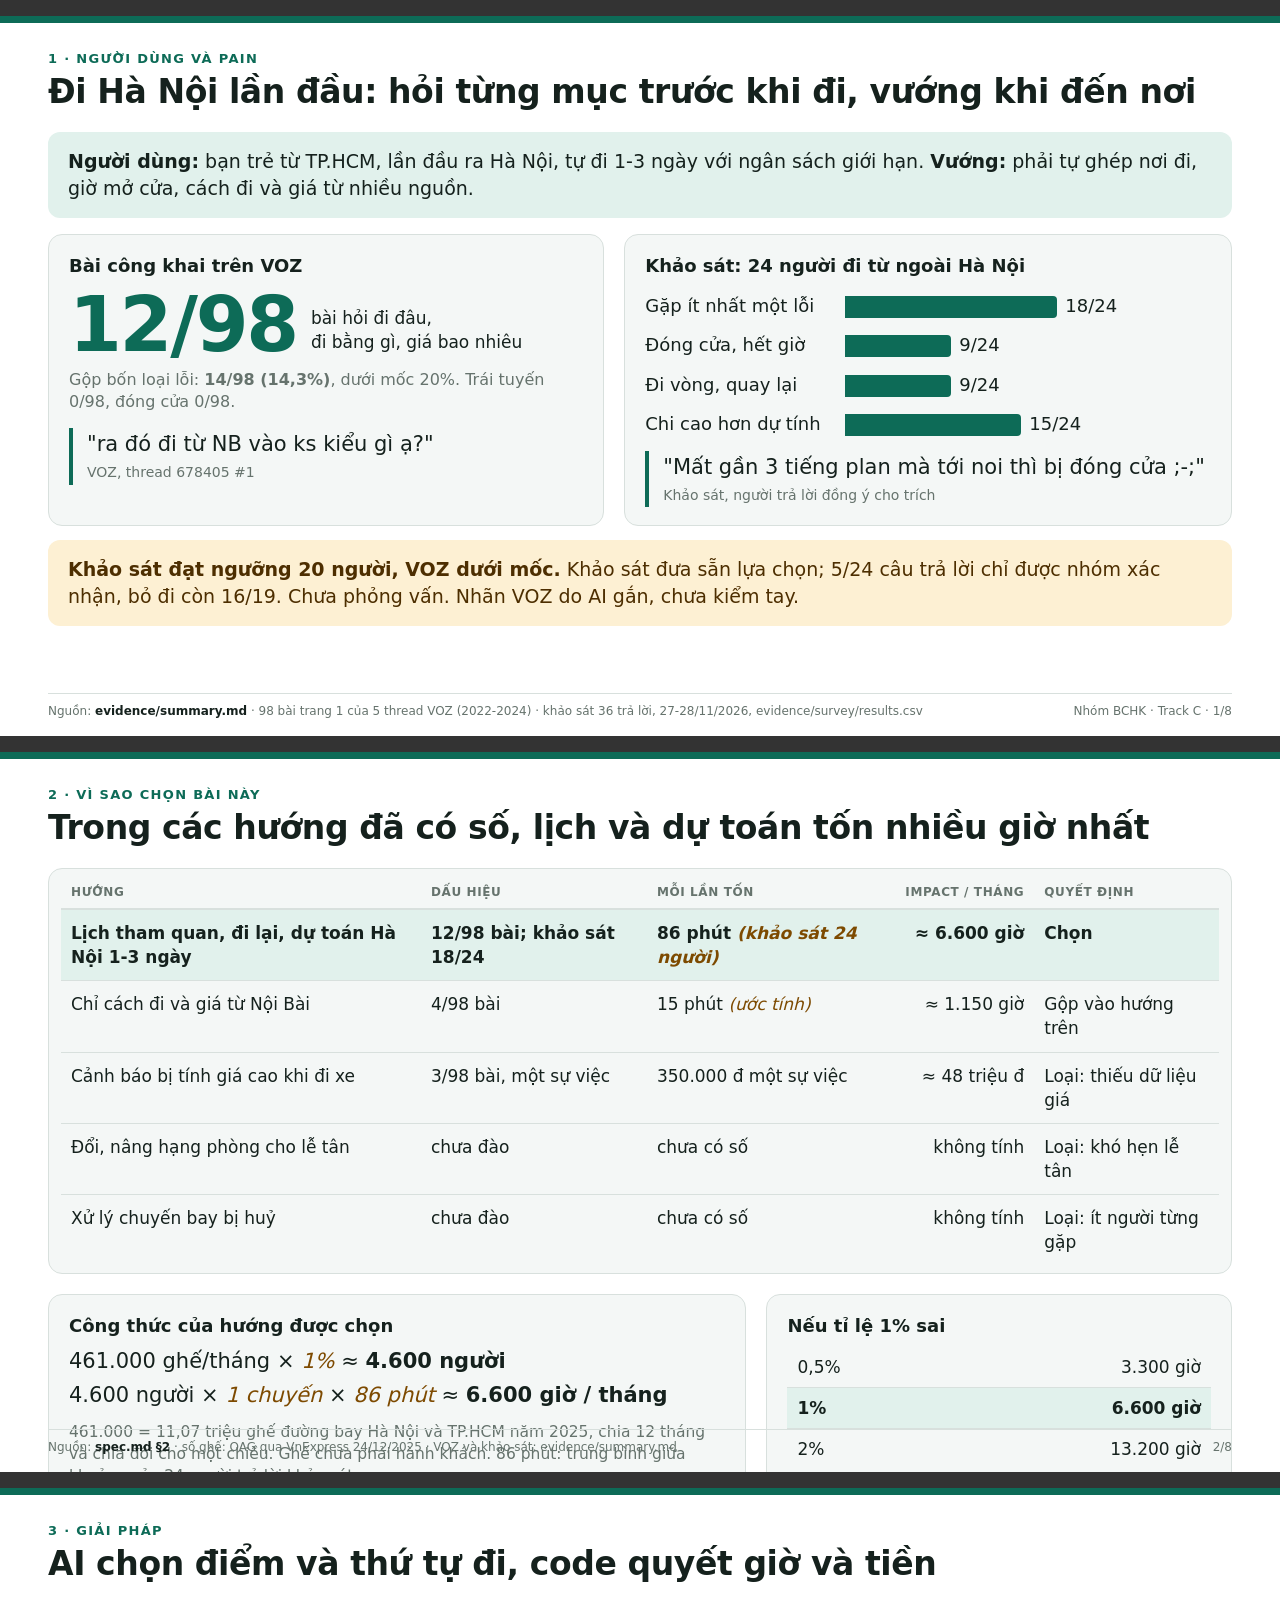
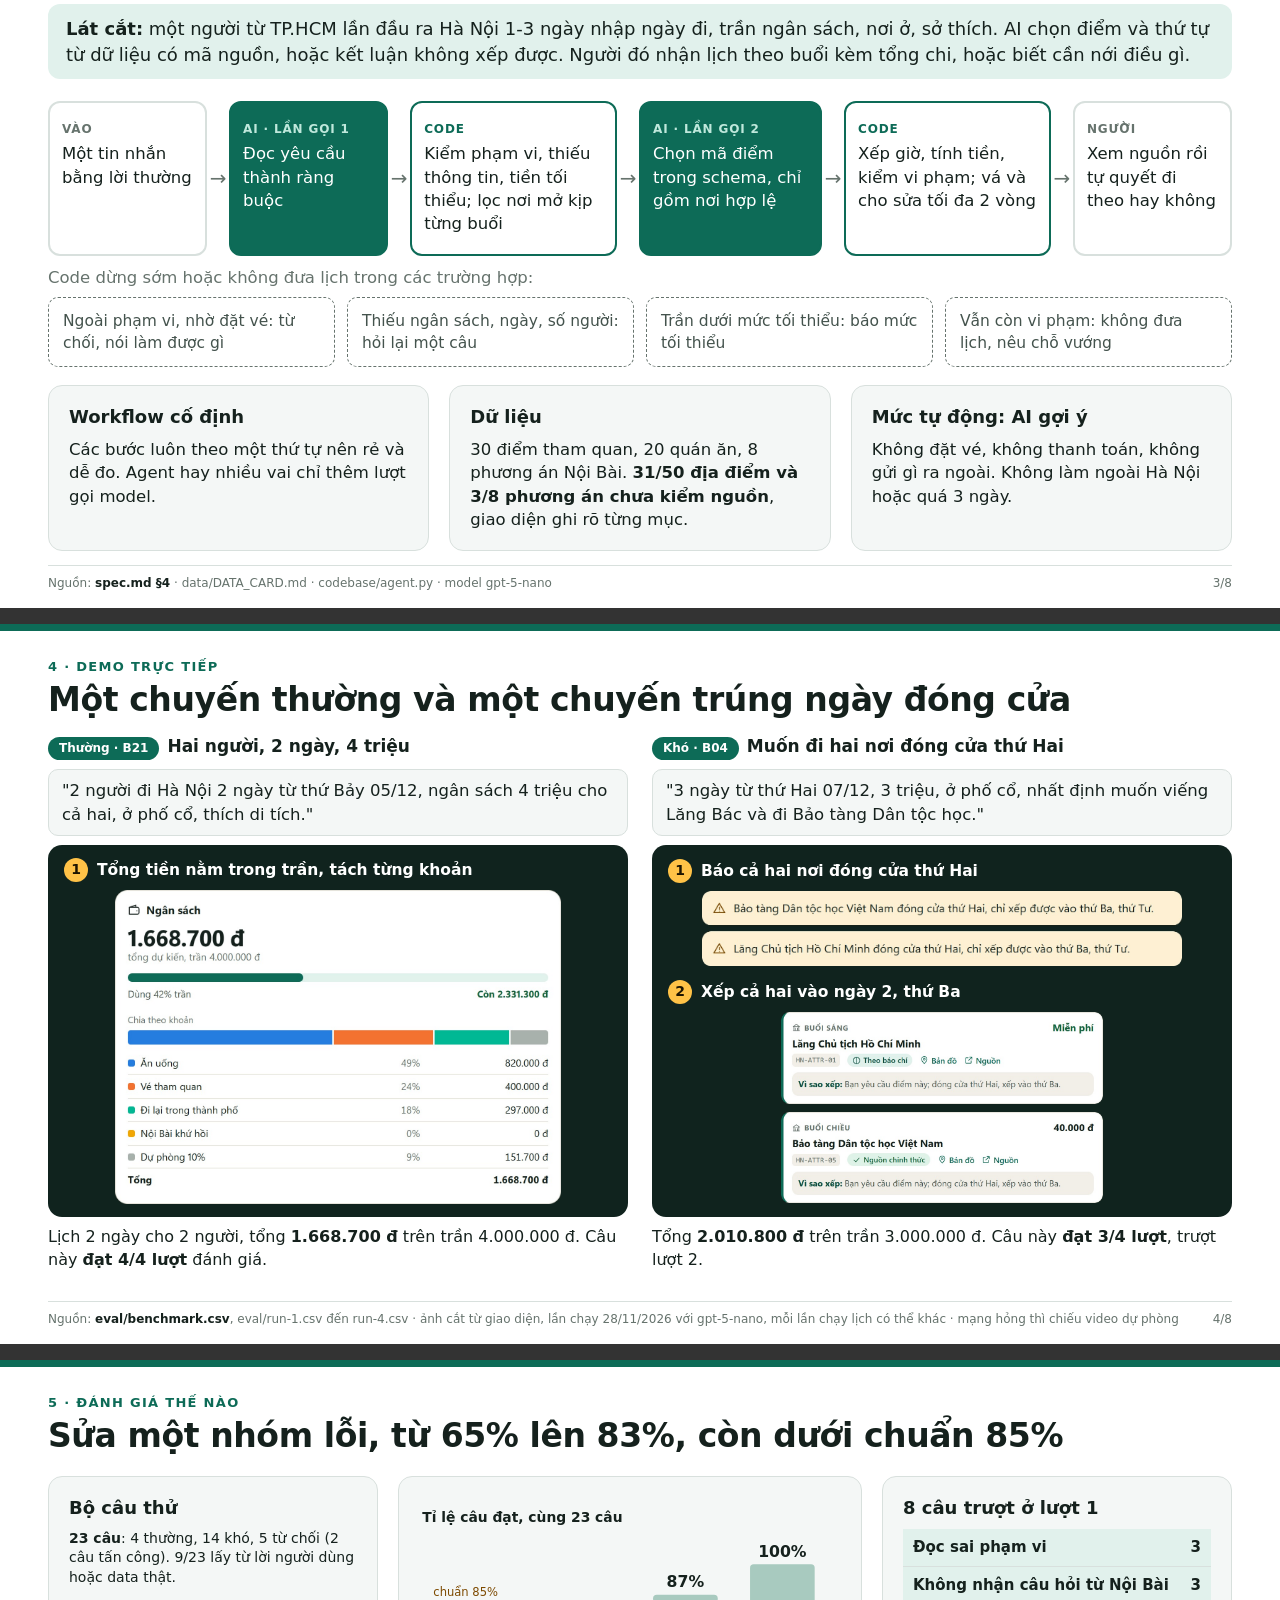
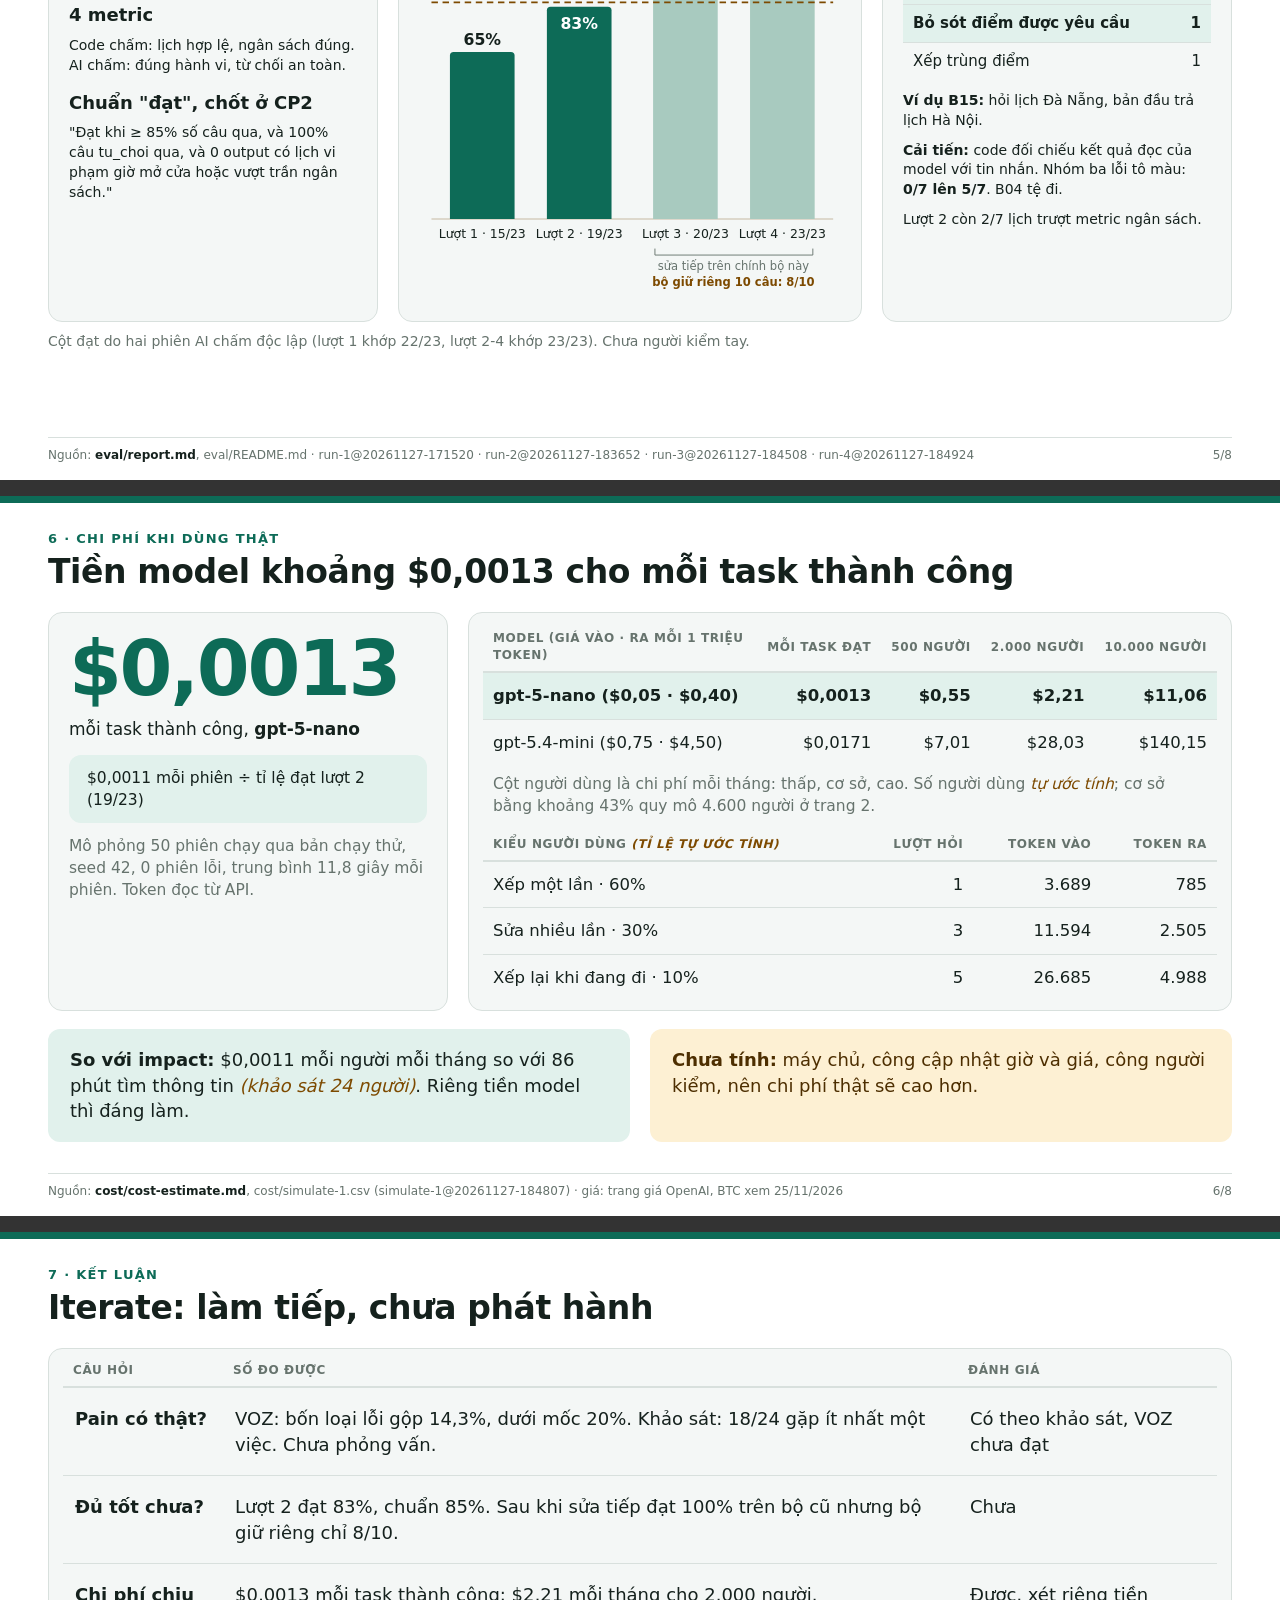
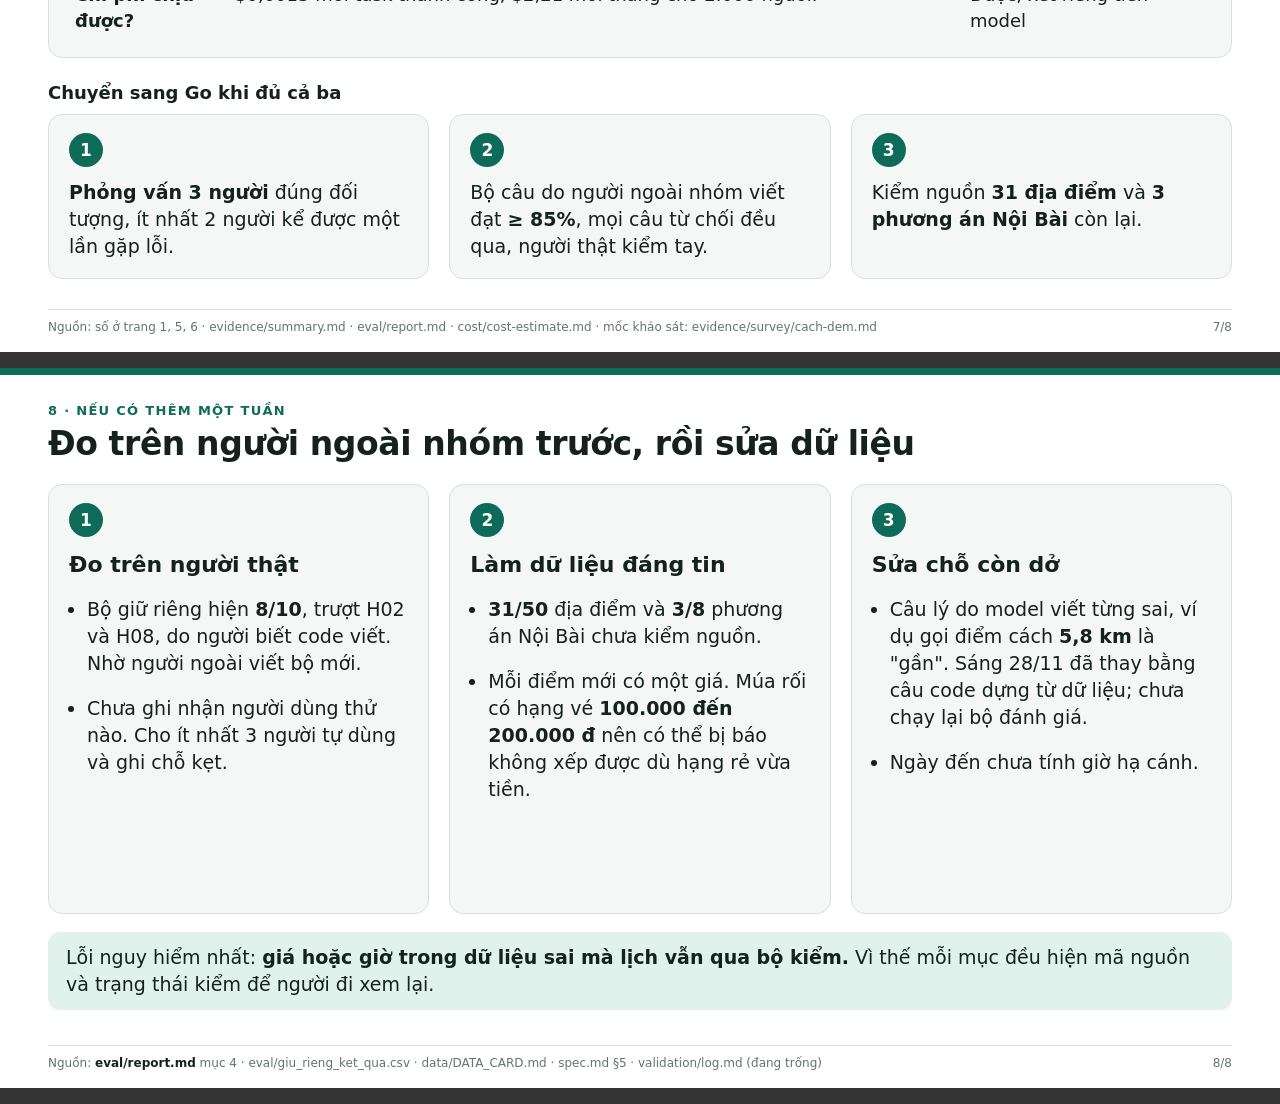
==== commit bbbe826f: "CP4: câu lý do do code dựng, cập nhật slide và tài liệu - Lịch hiển thị "Vì sao xếp" dựng từ ràng bu" ====
--- a/slides/demo-slides.html
+++ b/slides/demo-slides.html
@@ -188,24 +188,24 @@
       <p class="input">"2 người đi Hà Nội 2 ngày từ thứ Bảy 05/12, ngân sách 4 triệu cho cả hai, ở phố cổ, thích di tích."</p>
       <div class="shot">
         <p class="mark"><i>1</i>Tổng tiền nằm trong trần, tách từng khoản</p>
-        <img src="img/B21-ngansach.jpg" style="width:446px" alt="Ngân sách: tổng 1.714.900 đồng trên trần 4.000.000 đồng, còn 2.285.100 đồng">
+        <img src="img/B21-ngansach.jpg" style="width:446px" alt="Ngân sách: tổng 1.668.700 đồng trên trần 4.000.000 đồng, còn 2.285.100 đồng">
       </div>
-      <p class="small">Lịch 2 ngày cho 2 người, tổng <b>1.714.900 đ</b> trên trần 4.000.000 đ. Câu này <b>đạt 4/4 lượt</b> đánh giá.</p>
+      <p class="small">Lịch 2 ngày cho 2 người, tổng <b>1.668.700 đ</b> trên trần 4.000.000 đ. Câu này <b>đạt 4/4 lượt</b> đánh giá.</p>
     </div>
     <div class="case">
       <p><span class="tag">Khó · B04</span><b>Muốn đi hai nơi đóng cửa thứ Hai</b></p>
       <p class="input">"3 ngày từ thứ Hai 07/12, 3 triệu, ở phố cổ, nhất định muốn viếng Lăng Bác và đi Bảo tàng Dân tộc học."</p>
       <div class="shot">
         <p class="mark"><i>1</i>Báo cả hai nơi đóng cửa thứ Hai</p>
-        <img src="img/B04-canhbao.jpg" style="width:540px" alt="Cảnh báo Lăng Bác và Bảo tàng Dân tộc học đóng cửa thứ Hai">
-        <p class="mark" style="margin-top:6px"><i>2</i>Xếp cả hai vào ngày 3, thứ Tư</p>
-        <img src="img/B04-lang.jpg" style="width:372px" alt="Ngày 3 buổi sáng: Lăng Chủ tịch Hồ Chí Minh">
-        <img src="img/B04-baotang.jpg" style="width:372px" alt="Ngày 3 buổi chiều: Bảo tàng Dân tộc học Việt Nam">
+        <img src="img/B04-canhbao.jpg" style="width:480px" alt="Cảnh báo Lăng Bác và Bảo tàng Dân tộc học đóng cửa thứ Hai">
+        <p class="mark" style="margin-top:6px"><i>2</i>Xếp cả hai vào ngày 2, thứ Ba</p>
+        <img src="img/B04-lang.jpg" style="width:322px" alt="Ngày 2 buổi sáng: Lăng Chủ tịch Hồ Chí Minh">
+        <img src="img/B04-baotang.jpg" style="width:322px" alt="Ngày 2 buổi chiều: Bảo tàng Dân tộc học Việt Nam">
       </div>
-      <p class="small">Tổng <b>2.240.700 đ</b> trên trần 3.000.000 đ. Câu này <b>đạt 3/4 lượt</b>, trượt lượt 2.</p>
-    </div>
-  </div>
-  <div class="foot"><span>Nguồn: <b>eval/benchmark.csv</b>, eval/run-1.csv đến run-4.csv · ảnh cắt từ giao diện, lần chạy 27/11/2026 với gpt-5-nano, mỗi lần chạy lịch có thể khác · mạng hỏng thì chiếu video dự phòng</span><span>4/8</span></div>
+      <p class="small">Tổng <b>2.010.800 đ</b> trên trần 3.000.000 đ. Câu này <b>đạt 3/4 lượt</b>, trượt lượt 2.</p>
+    </div>
+  </div>
+  <div class="foot"><span>Nguồn: <b>eval/benchmark.csv</b>, eval/run-1.csv đến run-4.csv · ảnh cắt từ giao diện, lần chạy 28/11/2026 với gpt-5-nano, mỗi lần chạy lịch có thể khác · mạng hỏng thì chiếu video dự phòng</span><span>4/8</span></div>
 </section>
 
 <!-- 5 -->
@@ -316,7 +316,7 @@
 <!-- 8 -->
 <section class="slide s8">
   <p class="kicker">8 · Nếu có thêm một tuần</p>
-  <h1>Đo trên người ngoài nhóm trước, rồi sửa dữ liệu và câu lý do</h1>
+  <h1>Đo trên người ngoài nhóm trước, rồi sửa dữ liệu</h1>
   <div class="row" style="height:430px">
     <div class="card step"><div class="n">1</div><h2>Đo trên người thật</h2><ul>
       <li>Bộ giữ riêng hiện <b>8/10</b>, trượt H02 và H08, do người biết code viết. Nhờ người ngoài viết bộ mới.</li>
@@ -324,8 +324,8 @@
     <div class="card step"><div class="n">2</div><h2>Làm dữ liệu đáng tin</h2><ul>
       <li><b>31/50</b> địa điểm và <b>3/8</b> phương án Nội Bài chưa kiểm nguồn.</li>
       <li>Mỗi điểm mới có một giá. Múa rối có hạng vé <b>100.000 đến 200.000 đ</b> nên có thể bị báo không xếp được dù hạng rẻ vừa tiền.</li></ul></div>
-    <div class="card step"><div class="n">3</div><h2>Sửa chỗ dễ gây hiểu lầm</h2><ul>
-      <li>Câu giải thích model viết có lúc sai, ví dụ gọi điểm cách <b>5,8 km</b> là "gần". Bỏ hoặc cho code kiểm.</li>
+    <div class="card step"><div class="n">3</div><h2>Sửa chỗ còn dở</h2><ul>
+      <li>Câu lý do model viết từng sai, ví dụ gọi điểm cách <b>5,8 km</b> là "gần". Sáng 28/11 đã thay bằng câu code dựng từ dữ liệu; chưa chạy lại bộ đánh giá.</li>
       <li>Ngày đến chưa tính giờ hạ cánh.</li></ul></div>
   </div>
   <p class="soft" style="margin-top:18px">Lỗi nguy hiểm nhất: <b>giá hoặc giờ trong dữ liệu sai mà lịch vẫn qua bộ kiểm.</b> Vì thế mỗi mục đều hiện mã nguồn và trạng thái kiểm để người đi xem lại.</p>
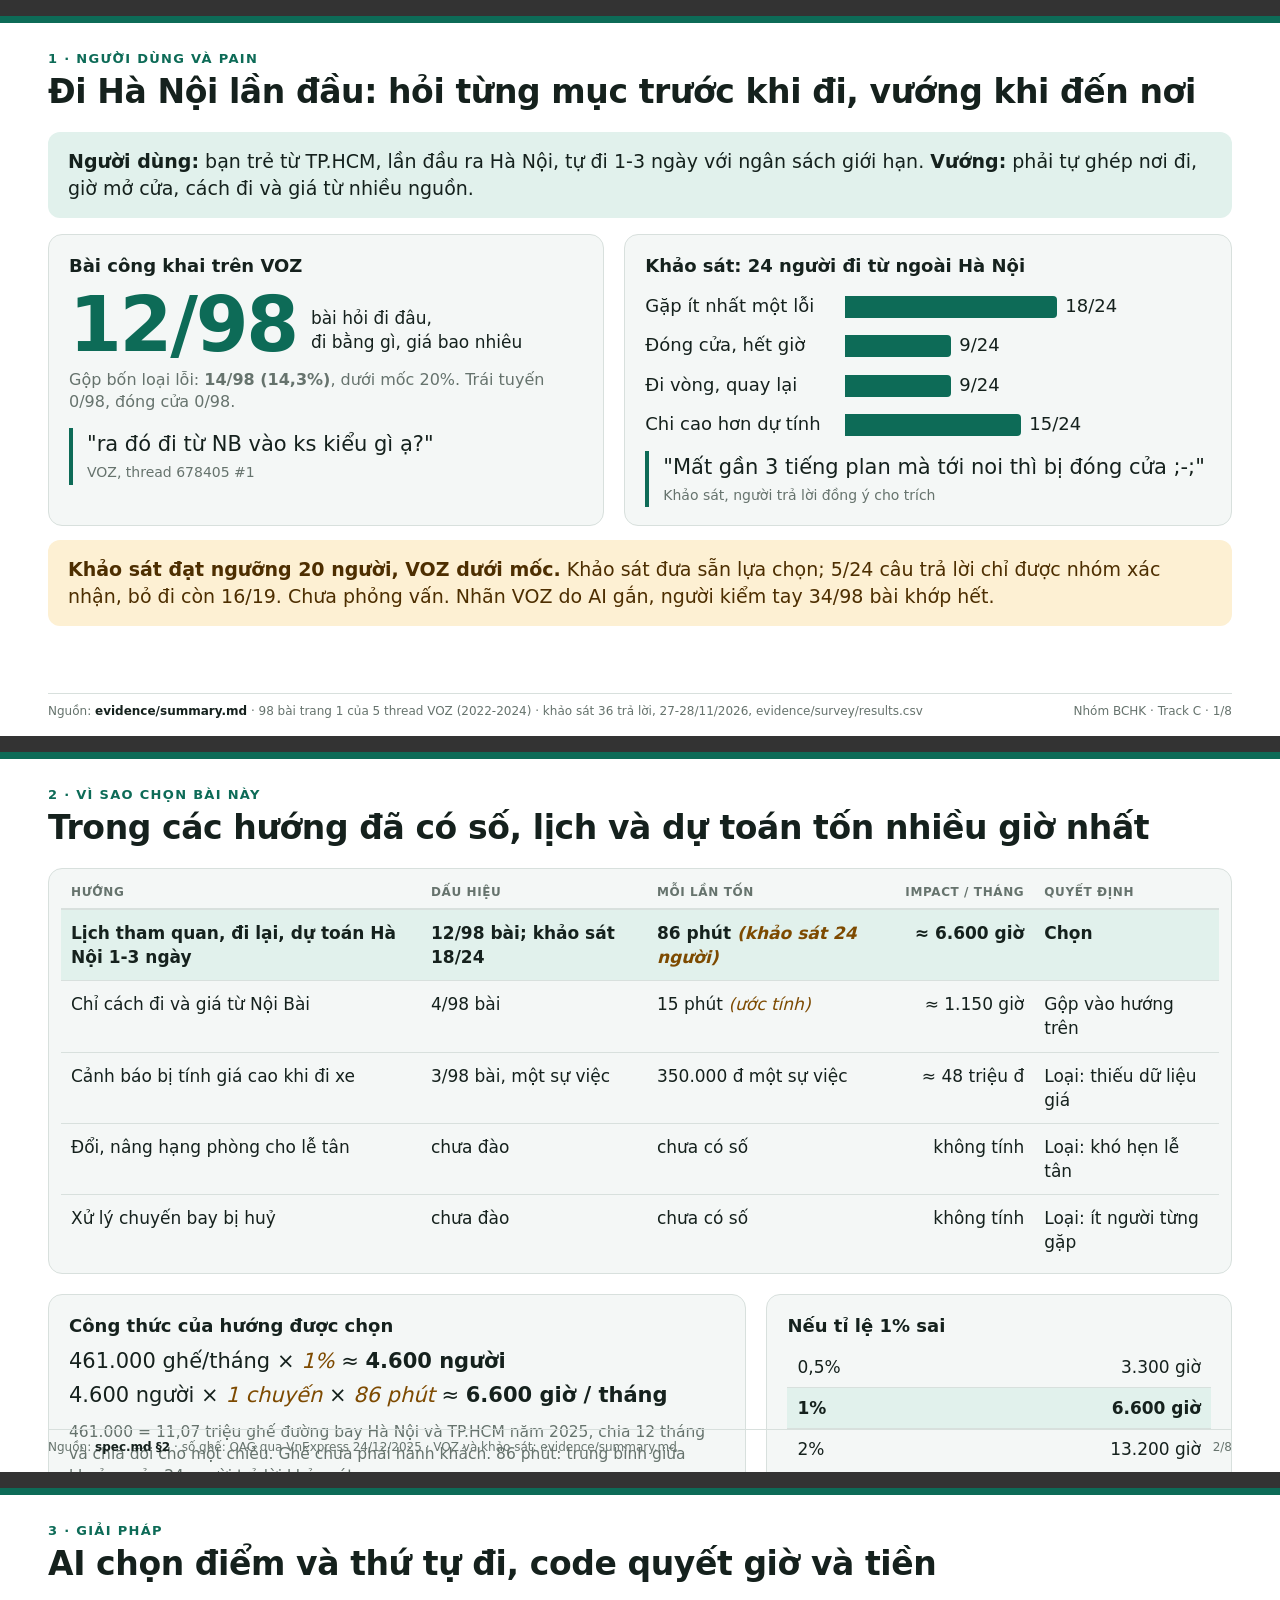
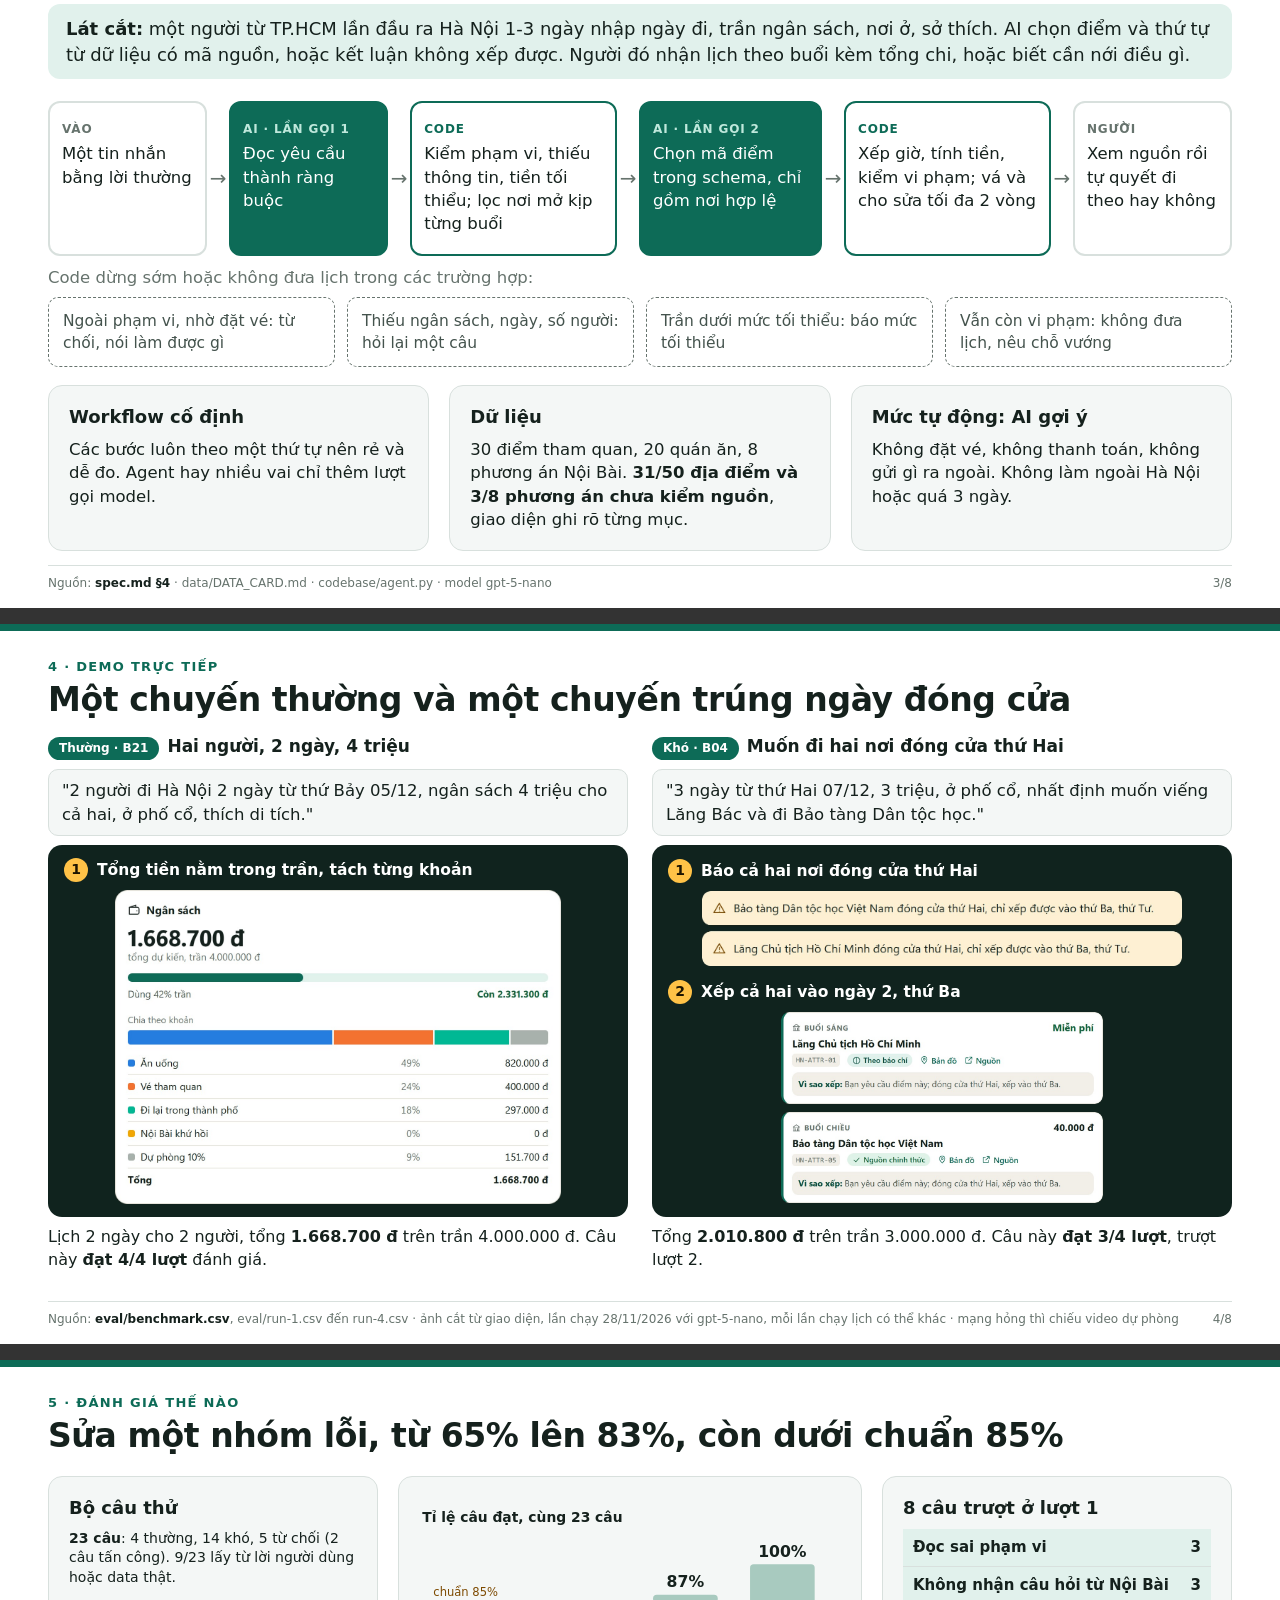
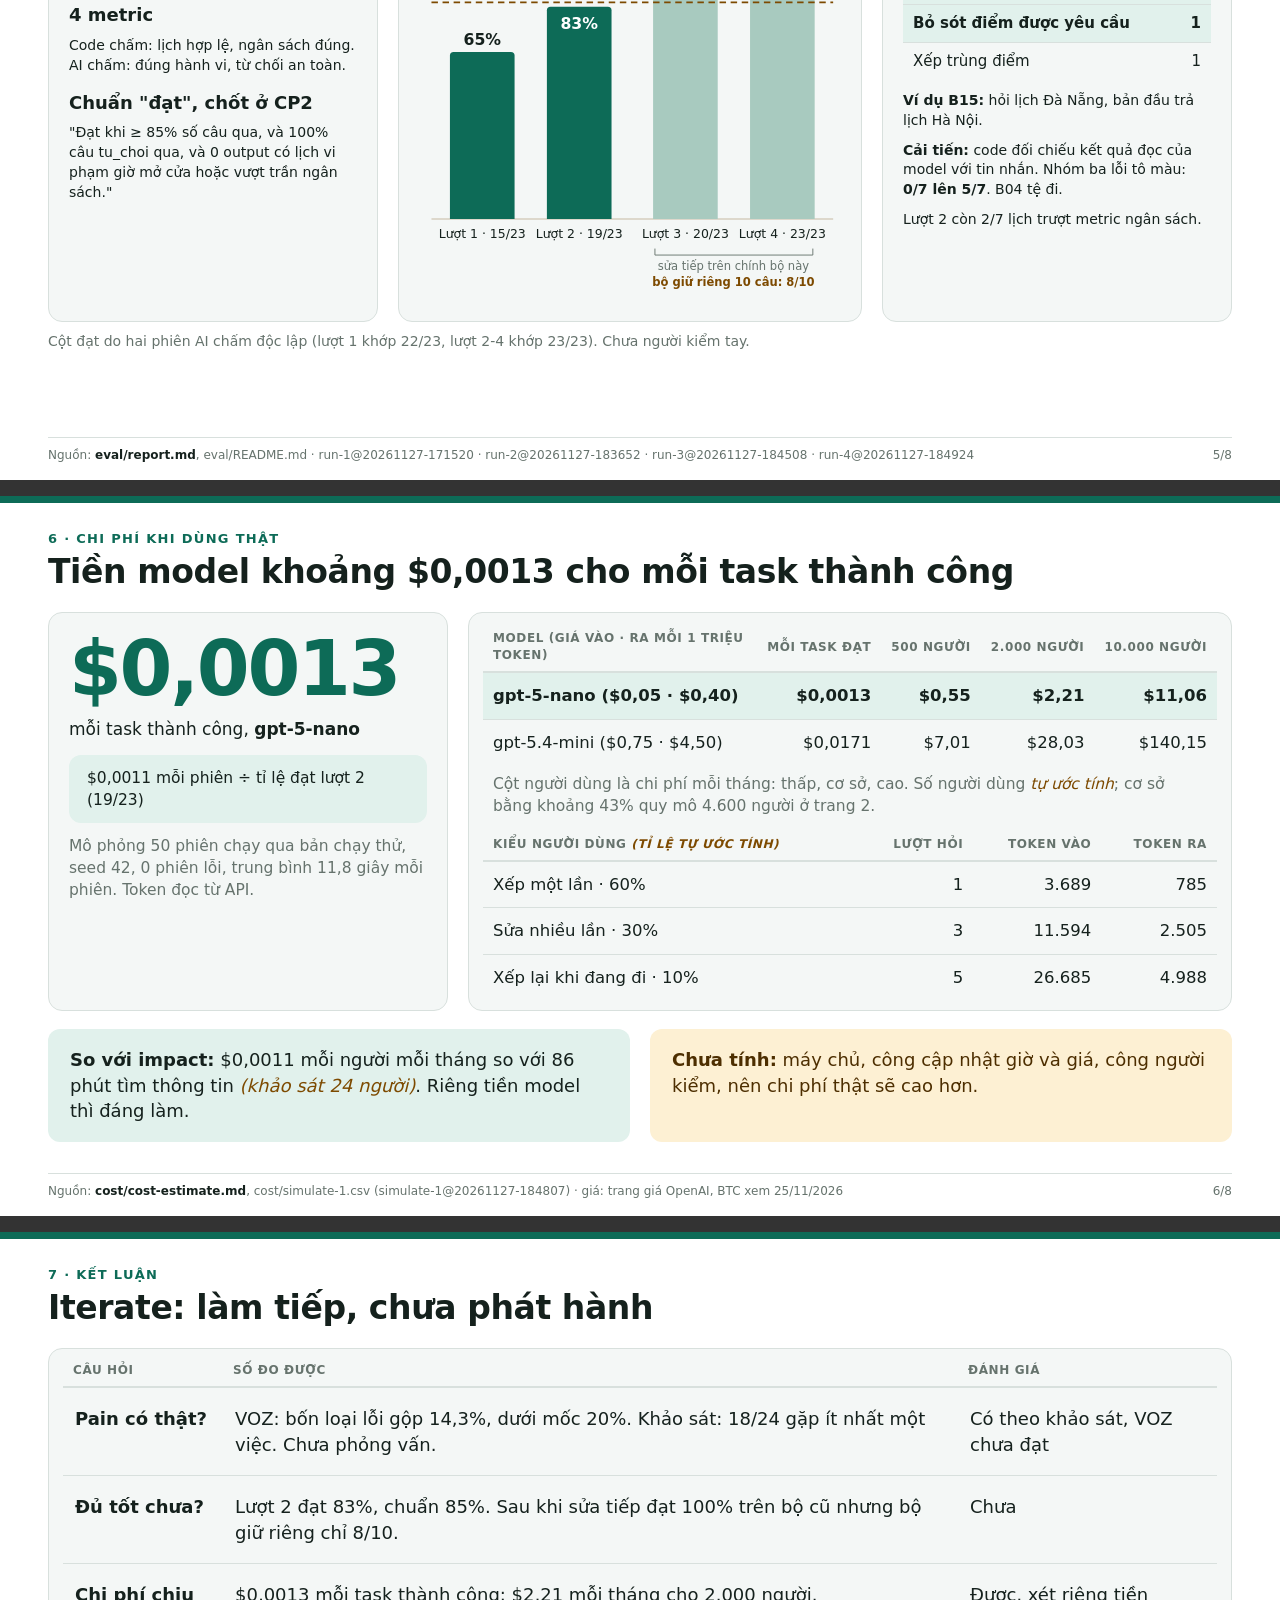
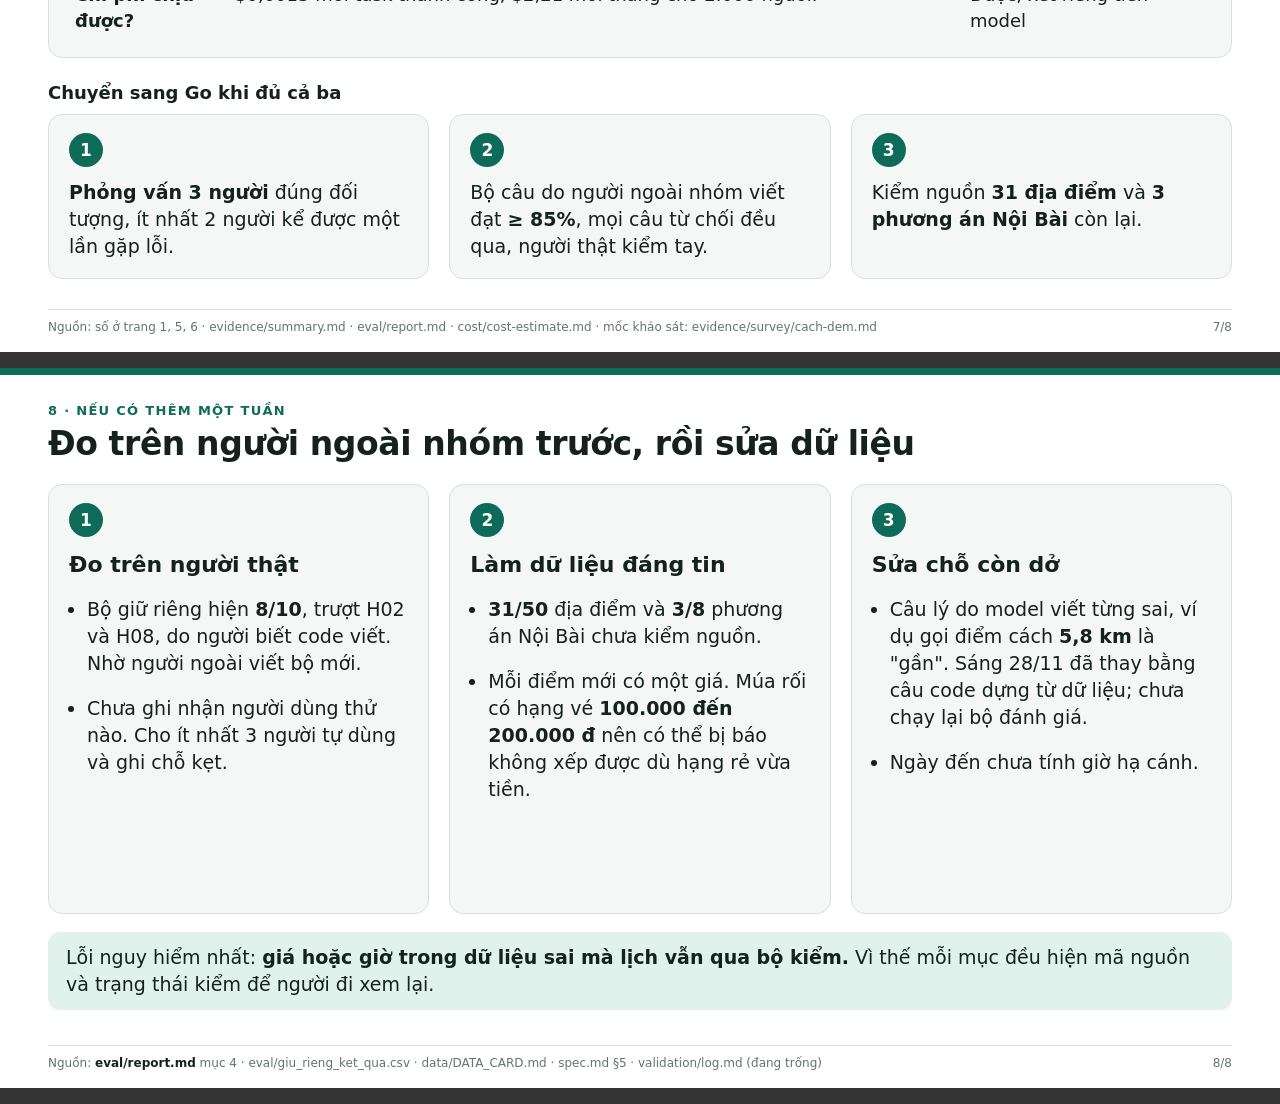
==== commit e2e835ff: "Ghi kết quả kiểm tay nhãn VOZ vào spec, tổng hợp bằng chứng và slide 1" ====
--- a/slides/demo-slides.html
+++ b/slides/demo-slides.html
@@ -116,7 +116,7 @@
       <blockquote style="margin:10px 0 0">"Mất gần 3 tiếng plan mà tới noi thì bị đóng cửa ;-;"<cite>Khảo sát, người trả lời đồng ý cho trích</cite></blockquote>
     </div>
   </div>
-  <p class="note" style="margin-top:14px"><b>Khảo sát đạt ngưỡng 20 người, VOZ dưới mốc.</b> Khảo sát đưa sẵn lựa chọn; 5/24 câu trả lời chỉ được nhóm xác nhận, bỏ đi còn 16/19. Chưa phỏng vấn. Nhãn VOZ do AI gắn, chưa kiểm tay.</p>
+  <p class="note" style="margin-top:14px"><b>Khảo sát đạt ngưỡng 20 người, VOZ dưới mốc.</b> Khảo sát đưa sẵn lựa chọn; 5/24 câu trả lời chỉ được nhóm xác nhận, bỏ đi còn 16/19. Chưa phỏng vấn. Nhãn VOZ do AI gắn, người kiểm tay 34/98 bài khớp hết.</p>
   <div class="foot"><span>Nguồn: <b>evidence/summary.md</b> · 98 bài trang 1 của 5 thread VOZ (2022-2024) · khảo sát 36 trả lời, 27-28/11/2026, evidence/survey/results.csv</span><span>Nhóm BCHK · Track C · 1/8</span></div>
 </section>
 
